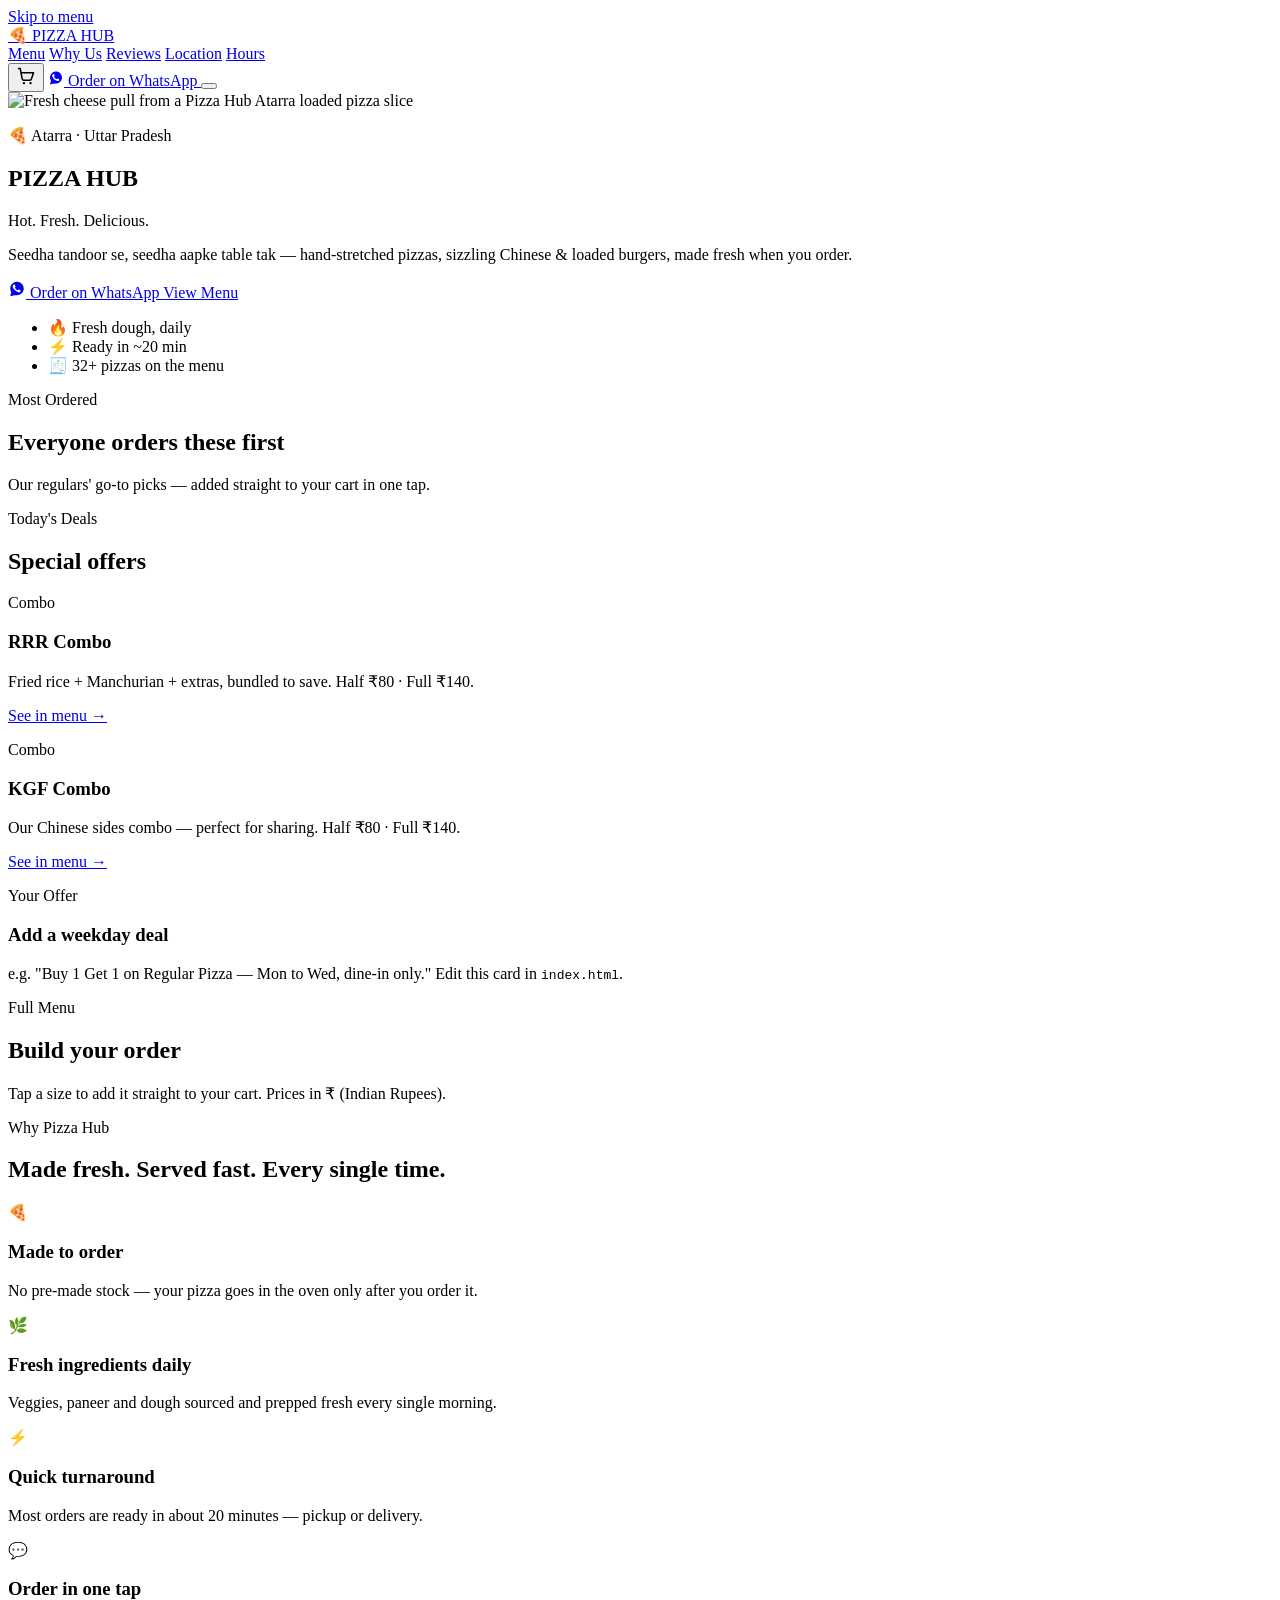
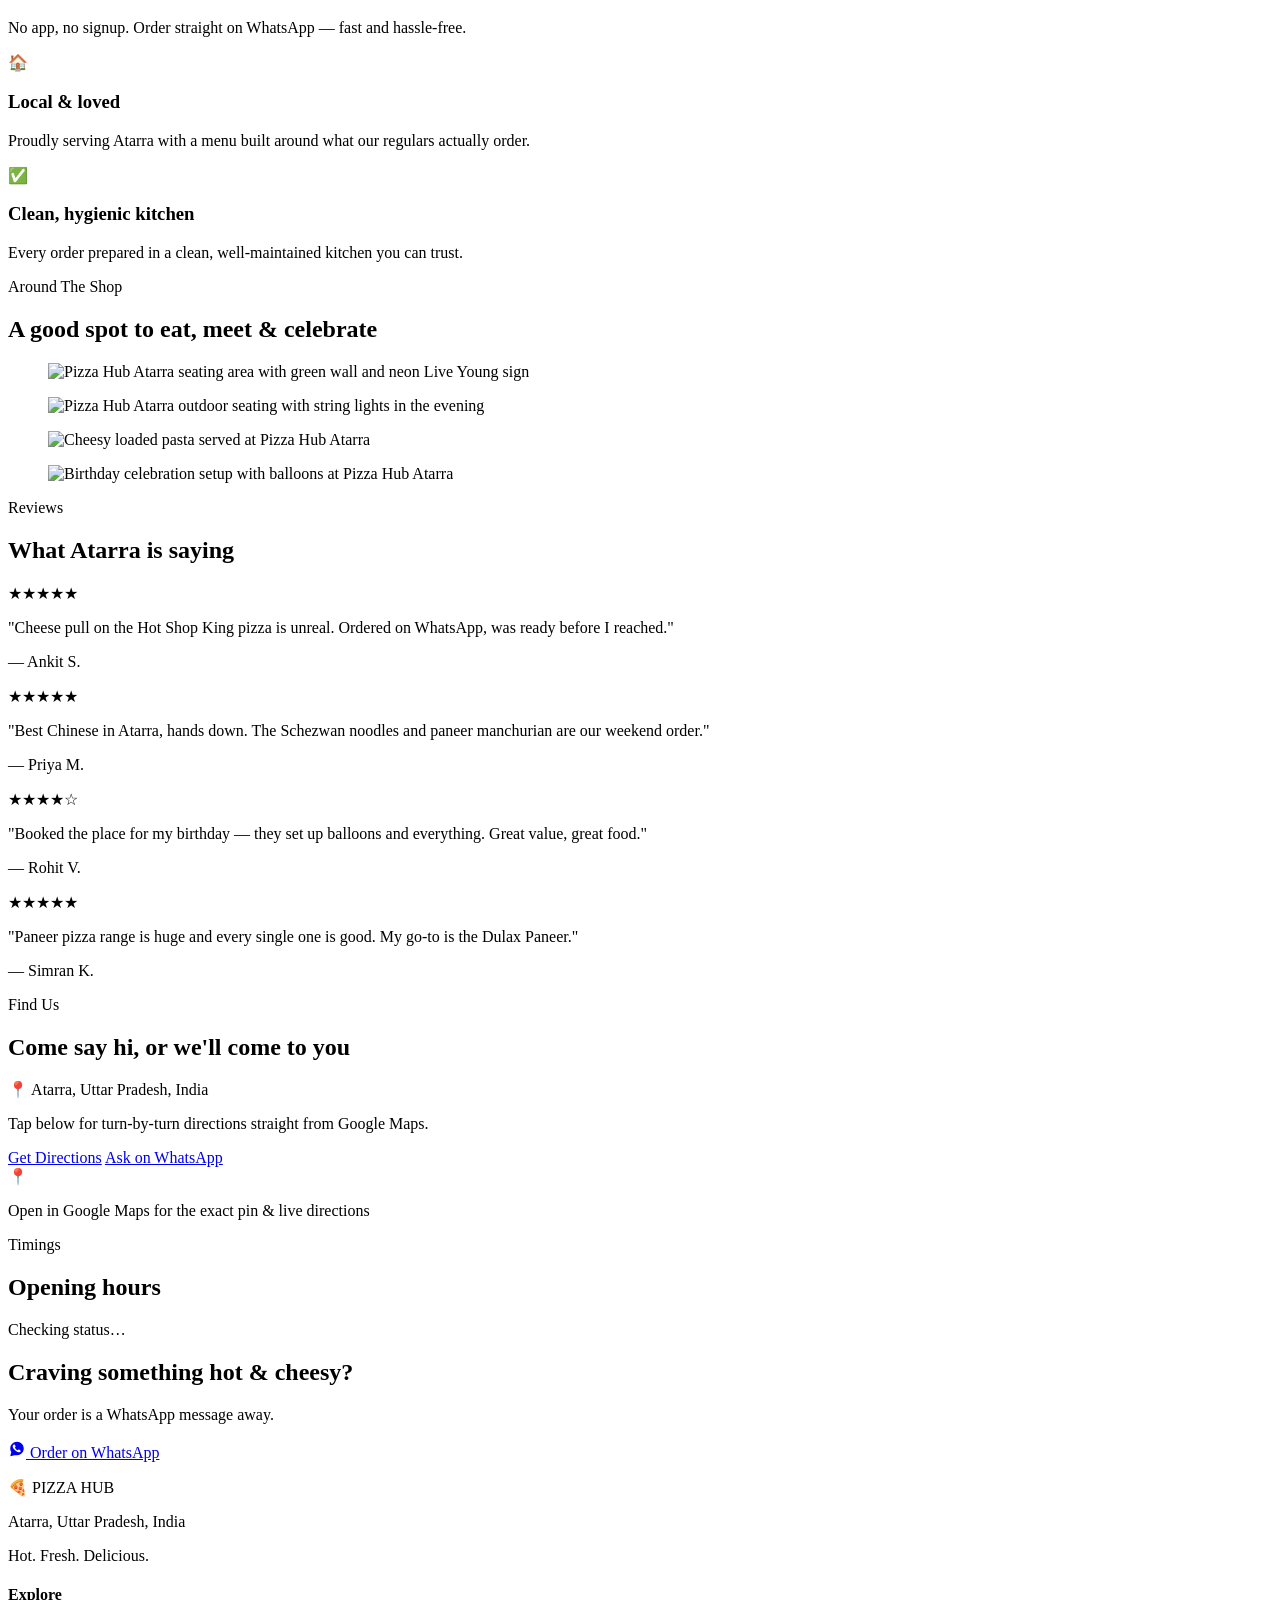
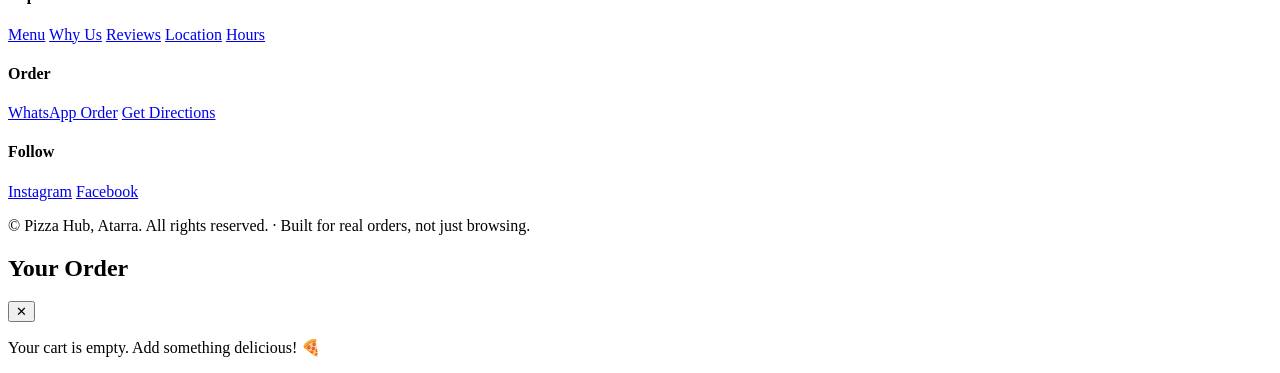
==== index.html @ 995a3e50 "Add files via upload" ====
<!DOCTYPE html>
<html lang="en">
<head>
<meta charset="UTF-8">
<meta name="viewport" content="width=device-width, initial-scale=1.0, viewport-fit=cover">
<title>Pizza Hub Atarra | Wood-Fired Pizza, Burgers &amp; Chinese – Order on WhatsApp</title>
<meta name="description" content="Pizza Hub Atarra, Uttar Pradesh — fresh hot pizzas, burgers, noodles, rice &amp; Chinese, made to order. Browse the full menu and order instantly on WhatsApp for pickup or delivery.">
<meta name="keywords" content="Pizza Hub Atarra, pizza Atarra, best pizza in Atarra UP, Atarra Chinese food, Atarra burger, pizza delivery Atarra, Uttar Pradesh pizza shop">
<meta name="author" content="Pizza Hub, Atarra">
<meta name="robots" content="index, follow">
<link rel="canonical" href="https://pizzahub-atarra.vercel.app/">

<!-- Open Graph -->
<meta property="og:type" content="restaurant.restaurant">
<meta property="og:title" content="Pizza Hub Atarra | Hot. Fresh. Delicious.">
<meta property="og:description" content="Fresh wood-baked pizzas, burgers, noodles &amp; Chinese in Atarra, UP. Order on WhatsApp in one tap.">
<meta property="og:image" content="assets/pizza-cheese-pull.jpg">
<meta property="og:url" content="https://pizzahub-atarra.vercel.app/">
<meta property="og:locale" content="en_IN">
<meta property="og:site_name" content="Pizza Hub Atarra">

<!-- Twitter -->
<meta name="twitter:card" content="summary_large_image">
<meta name="twitter:title" content="Pizza Hub Atarra | Hot. Fresh. Delicious.">
<meta name="twitter:description" content="Fresh wood-baked pizzas, burgers, noodles &amp; Chinese in Atarra, UP. Order on WhatsApp in one tap.">
<meta name="twitter:image" content="assets/pizza-cheese-pull.jpg">

<meta name="theme-color" content="#1a110d">
<link rel="icon" href="data:image/svg+xml,%3Csvg xmlns='http://www.w3.org/2000/svg' viewBox='0 0 100 100'%3E%3Ctext y='.9em' font-size='90'%3E%F0%9F%8D%95%3C/text%3E%3C/svg%3E">

<link rel="preconnect" href="https://fonts.googleapis.com">
<link rel="preconnect" href="https://fonts.gstatic.com" crossorigin>
<link href="https://fonts.googleapis.com/css2?family=Fraunces:ital,opsz,wght@0,9..144,500;0,9..144,600;0,9..144,700;1,9..144,600&family=Manrope:wght@400;500;600;700;800&family=JetBrains+Mono:wght@500;700&display=swap" rel="stylesheet">

<link rel="stylesheet" href="style.css">

<script type="application/ld+json">
{
  "@context": "https://schema.org",
  "@type": "Restaurant",
  "name": "Pizza Hub",
  "servesCuisine": ["Pizza", "Fast Food", "Chinese", "Italian"],
  "priceRange": "₹₹",
  "address": {
    "@type": "PostalAddress",
    "addressLocality": "Atarra",
    "addressRegion": "Uttar Pradesh",
    "addressCountry": "IN"
  },
  "url": "https://pizzahub-atarra.vercel.app/",
  "hasMap": "https://maps.app.goo.gl/fh1CFvreUKyMMKEX8?g_st=ac",
  "menu": "https://pizzahub-atarra.vercel.app/#menu"
}
</script>
</head>
<body>

<!-- ================= SKIP LINK ================= -->
<a class="skip-link" href="#menu">Skip to menu</a>

<!-- ================= NAVBAR ================= -->
<header class="nav" id="nav">
  <div class="nav__inner container">
    <a href="#top" class="nav__brand">
      <span class="nav__brand-mark" aria-hidden="true">🍕</span>
      <span class="nav__brand-text">PIZZA HUB</span>
    </a>

    <nav class="nav__links" id="navLinks" aria-label="Primary">
      <a href="#menu">Menu</a>
      <a href="#why">Why Us</a>
      <a href="#reviews">Reviews</a>
      <a href="#location">Location</a>
      <a href="#hours">Hours</a>
    </nav>

    <div class="nav__actions">
      <button class="cart-btn" id="cartOpenBtn" aria-label="Open cart">
        <svg width="20" height="20" viewBox="0 0 24 24" fill="none" aria-hidden="true"><path d="M3 3h2l2.4 12.4a2 2 0 0 0 2 1.6h7.2a2 2 0 0 0 2-1.6L21 8H6" stroke="currentColor" stroke-width="1.8" stroke-linecap="round" stroke-linejoin="round"/><circle cx="9.5" cy="20.5" r="1.4" fill="currentColor"/><circle cx="17.5" cy="20.5" r="1.4" fill="currentColor"/></svg>
        <span class="cart-btn__count" id="cartCount" hidden>0</span>
      </button>
      <a class="btn btn--wa btn--nav" id="navWaBtn" href="#" target="_blank" rel="noopener">
        <svg width="16" height="16" viewBox="0 0 32 32" fill="currentColor" aria-hidden="true"><path d="M16.001 3C9.373 3 4 8.373 4 15c0 2.386.696 4.61 1.899 6.484L4 29l7.706-1.86A11.93 11.93 0 0 0 16 27c6.628 0 12-5.373 12-12S22.629 3 16.001 3Zm6.965 17.06c-.297.837-1.474 1.53-2.404 1.73-.657.14-1.514.253-4.401-.945-3.693-1.53-6.073-5.278-6.259-5.522-.18-.245-1.5-1.998-1.5-3.812 0-1.813 1.005-2.706 1.362-3.077.297-.31.79-.451 1.264-.451.155 0 .295.008.42.014.372.016.56.037.804.628.297.72.997 2.48 1.083 2.663.087.185.145.4.02.645-.117.253-.176.407-.35.622-.176.216-.37.482-.53.647-.175.185-.36.386-.155.75.207.362.918 1.523 1.972 2.47 1.354 1.222 2.446 1.612 2.837 1.793.297.14.47.117.65-.062.176-.185.75-.87.95-1.17.199-.298.398-.246.67-.148.278.099 1.744.83 2.045.982.298.148.497.222.57.345.075.128.075.727-.222 1.564Z"/></svg>
        Order on WhatsApp
      </a>
      <button class="nav__burger" id="navBurger" aria-label="Toggle menu" aria-expanded="false">
        <span></span><span></span><span></span>
      </button>
    </div>
  </div>
</header>

<main id="top">

<!-- ================= HERO ================= -->
<section class="hero" aria-label="Introduction">
  <div class="hero__media">
    <img src="assets/pizza-cheese-pull.jpg" alt="Fresh cheese pull from a Pizza Hub Atarra loaded pizza slice" loading="eager">
    <div class="hero__scrim"></div>
    <div class="hero__grain" aria-hidden="true"></div>
  </div>

  <div class="hero__content container">
    <p class="eyebrow eyebrow--light">🍕 Atarra · Uttar Pradesh</p>
    <h1 class="hero__title">PIZZA <span>HUB</span></h1>
    <p class="hero__tagline">Hot. Fresh. Delicious.</p>
    <p class="hero__sub">Seedha tandoor se, seedha aapke table tak — hand-stretched pizzas, sizzling Chinese &amp; loaded burgers, made fresh when you order.</p>

    <div class="hero__cta">
      <a href="#" class="btn btn--wa btn--lg" id="heroWaBtn" target="_blank" rel="noopener">
        <svg width="18" height="18" viewBox="0 0 32 32" fill="currentColor" aria-hidden="true"><path d="M16.001 3C9.373 3 4 8.373 4 15c0 2.386.696 4.61 1.899 6.484L4 29l7.706-1.86A11.93 11.93 0 0 0 16 27c6.628 0 12-5.373 12-12S22.629 3 16.001 3Zm6.965 17.06c-.297.837-1.474 1.53-2.404 1.73-.657.14-1.514.253-4.401-.945-3.693-1.53-6.073-5.278-6.259-5.522-.18-.245-1.5-1.998-1.5-3.812 0-1.813 1.005-2.706 1.362-3.077.297-.31.79-.451 1.264-.451.155 0 .295.008.42.014.372.016.56.037.804.628.297.72.997 2.48 1.083 2.663.087.185.145.4.02.645-.117.253-.176.407-.35.622-.176.216-.37.482-.53.647-.175.185-.36.386-.155.75.207.362.918 1.523 1.972 2.47 1.354 1.222 2.446 1.612 2.837 1.793.297.14.47.117.65-.062.176-.185.75-.87.95-1.17.199-.298.398-.246.67-.148.278.099 1.744.83 2.045.982.298.148.497.222.57.345.075.128.075.727-.222 1.564Z"/></svg>
        Order on WhatsApp
      </a>
      <a href="#menu" class="btn btn--ghost btn--lg">View Menu</a>
    </div>

    <ul class="hero__trust" aria-label="Highlights">
      <li>🔥 Fresh dough, daily</li>
      <li>⚡ Ready in ~20 min</li>
      <li>🧾 32+ pizzas on the menu</li>
    </ul>
  </div>

  <a href="#popular" class="hero__scroll" aria-label="Scroll down">
    <span></span>
  </a>
</section>

<!-- ================= POPULAR ITEMS ================= -->
<section class="section section--dark" id="popular" aria-labelledby="popular-title">
  <div class="container">
    <div class="ribbon"><span>Most Ordered</span></div>
    <h2 id="popular-title" class="section__title">Everyone orders these first</h2>
    <p class="section__lede">Our regulars' go-to picks — added straight to your cart in one tap.</p>

    <div class="popular__scroller" id="popularScroller">
      <!-- injected by script.js -->
    </div>
  </div>
</section>

<!-- ================= OFFERS ================= -->
<section class="section" id="offers" aria-labelledby="offers-title">
  <div class="container">
    <div class="ribbon ribbon--tomato"><span>Today's Deals</span></div>
    <h2 id="offers-title" class="section__title">Special offers</h2>

    <!-- EDIT-ME: OFFERS — replace text/validity with your real running offers -->
    <div class="offers__grid">
      <article class="offer-card">
        <p class="offer-card__tag">Combo</p>
        <h3>RRR Combo</h3>
        <p>Fried rice + Manchurian + extras, bundled to save. Half ₹80 · Full ₹140.</p>
        <a href="#menu" class="offer-card__link">See in menu →</a>
      </article>
      <article class="offer-card">
        <p class="offer-card__tag">Combo</p>
        <h3>KGF Combo</h3>
        <p>Our Chinese sides combo — perfect for sharing. Half ₹80 · Full ₹140.</p>
        <a href="#menu" class="offer-card__link">See in menu →</a>
      </article>
      <article class="offer-card offer-card--edit">
        <p class="offer-card__tag">Your Offer</p>
        <h3>Add a weekday deal</h3>
        <p>e.g. "Buy 1 Get 1 on Regular Pizza — Mon to Wed, dine-in only." Edit this card in <code>index.html</code>.</p>
      </article>
    </div>
  </div>
</section>

<!-- ================= MENU ================= -->
<section class="section section--menu" id="menu" aria-labelledby="menu-title">
  <div class="container">
    <div class="ribbon ribbon--tomato"><span>Full Menu</span></div>
    <h2 id="menu-title" class="section__title">Build your order</h2>
    <p class="section__lede">Tap a size to add it straight to your cart. Prices in ₹ (Indian Rupees).</p>

    <div class="menu__tabs" id="menuTabs" role="tablist" aria-label="Menu categories"></div>
    <div class="menu__panels" id="menuPanels"></div>
  </div>
</section>

<!-- ================= WHY CHOOSE US ================= -->
<section class="section section--dark" id="why" aria-labelledby="why-title">
  <div class="container">
    <div class="ribbon"><span>Why Pizza Hub</span></div>
    <h2 id="why-title" class="section__title">Made fresh. Served fast. Every single time.</h2>

    <div class="why__grid">
      <article class="why-card">
        <span class="why-card__icon" aria-hidden="true">🍕</span>
        <h3>Made to order</h3>
        <p>No pre-made stock — your pizza goes in the oven only after you order it.</p>
      </article>
      <article class="why-card">
        <span class="why-card__icon" aria-hidden="true">🌿</span>
        <h3>Fresh ingredients daily</h3>
        <p>Veggies, paneer and dough sourced and prepped fresh every single morning.</p>
      </article>
      <article class="why-card">
        <span class="why-card__icon" aria-hidden="true">⚡</span>
        <h3>Quick turnaround</h3>
        <p>Most orders are ready in about 20 minutes — pickup or delivery.</p>
      </article>
      <article class="why-card">
        <span class="why-card__icon" aria-hidden="true">💬</span>
        <h3>Order in one tap</h3>
        <p>No app, no signup. Order straight on WhatsApp — fast and hassle-free.</p>
      </article>
      <article class="why-card">
        <span class="why-card__icon" aria-hidden="true">🏠</span>
        <h3>Local &amp; loved</h3>
        <p>Proudly serving Atarra with a menu built around what our regulars actually order.</p>
      </article>
      <article class="why-card">
        <span class="why-card__icon" aria-hidden="true">✅</span>
        <h3>Clean, hygienic kitchen</h3>
        <p>Every order prepared in a clean, well-maintained kitchen you can trust.</p>
      </article>
    </div>
  </div>
</section>

<!-- ================= GALLERY / AMBIENCE ================= -->
<section class="section" aria-labelledby="gallery-title">
  <div class="container">
    <div class="ribbon ribbon--tomato"><span>Around The Shop</span></div>
    <h2 id="gallery-title" class="section__title">A good spot to eat, meet &amp; celebrate</h2>
    <div class="gallery">
      <figure class="gallery__item gallery__item--tall">
        <img src="assets/interior.jpg" alt="Pizza Hub Atarra seating area with green wall and neon Live Young sign" loading="lazy">
      </figure>
      <figure class="gallery__item">
        <img src="assets/exterior.jpg" alt="Pizza Hub Atarra outdoor seating with string lights in the evening" loading="lazy">
      </figure>
      <figure class="gallery__item">
        <img src="assets/pasta.jpg" alt="Cheesy loaded pasta served at Pizza Hub Atarra" loading="lazy">
      </figure>
      <figure class="gallery__item">
        <img src="assets/birthday.jpg" alt="Birthday celebration setup with balloons at Pizza Hub Atarra" loading="lazy">
      </figure>
    </div>
  </div>
</section>

<!-- ================= REVIEWS ================= -->
<section class="section section--dark" id="reviews" aria-labelledby="reviews-title">
  <div class="container">
    <div class="ribbon"><span>Reviews</span></div>
    <h2 id="reviews-title" class="section__title">What Atarra is saying</h2>

    <!-- EDIT-ME: REVIEWS — swap these with your real Google review screenshots/quotes -->
    <div class="reviews__grid">
      <article class="review-card">
        <div class="review-card__stars" aria-label="5 out of 5 stars">★★★★★</div>
        <p>"Cheese pull on the Hot Shop King pizza is unreal. Ordered on WhatsApp, was ready before I reached."</p>
        <p class="review-card__by">— Ankit S.</p>
      </article>
      <article class="review-card">
        <div class="review-card__stars" aria-label="5 out of 5 stars">★★★★★</div>
        <p>"Best Chinese in Atarra, hands down. The Schezwan noodles and paneer manchurian are our weekend order."</p>
        <p class="review-card__by">— Priya M.</p>
      </article>
      <article class="review-card">
        <div class="review-card__stars" aria-label="4 out of 5 stars">★★★★☆</div>
        <p>"Booked the place for my birthday — they set up balloons and everything. Great value, great food."</p>
        <p class="review-card__by">— Rohit V.</p>
      </article>
      <article class="review-card">
        <div class="review-card__stars" aria-label="5 out of 5 stars">★★★★★</div>
        <p>"Paneer pizza range is huge and every single one is good. My go-to is the Dulax Paneer."</p>
        <p class="review-card__by">— Simran K.</p>
      </article>
    </div>
  </div>
</section>

<!-- ================= LOCATION ================= -->
<section class="section" id="location" aria-labelledby="location-title">
  <div class="container">
    <div class="ribbon ribbon--tomato"><span>Find Us</span></div>
    <h2 id="location-title" class="section__title">Come say hi, or we'll come to you</h2>

    <div class="location__card">
      <div class="location__info">
        <p class="location__city">📍 Atarra, Uttar Pradesh, India</p>
        <p class="location__note">Tap below for turn-by-turn directions straight from Google Maps.</p>
        <div class="location__actions">
          <a class="btn btn--tomato" id="directionsBtn" href="https://maps.app.goo.gl/fh1CFvreUKyMMKEX8?g_st=ac" target="_blank" rel="noopener">Get Directions</a>
          <a class="btn btn--ghost-dark" id="locationWaBtn" href="#" target="_blank" rel="noopener">Ask on WhatsApp</a>
        </div>
      </div>
      <div class="location__map-frame" aria-hidden="true">
        <div class="location__pin">📍</div>
        <p>Open in Google Maps for the exact pin &amp; live directions</p>
      </div>
    </div>
  </div>
</section>

<!-- ================= HOURS ================= -->
<section class="section section--dark" id="hours" aria-labelledby="hours-title">
  <div class="container">
    <div class="ribbon"><span>Timings</span></div>
    <h2 id="hours-title" class="section__title">Opening hours</h2>

    <!-- EDIT-ME: HOURS — edit values inside script.js CONFIG.hours, not here -->
    <div class="hours__card">
      <div class="hours__status" id="hoursStatus">Checking status…</div>
      <ul class="hours__list" id="hoursList"></ul>
    </div>
  </div>
</section>

<!-- ================= FINAL CTA ================= -->
<section class="final-cta">
  <div class="container final-cta__inner">
    <h2>Craving something hot &amp; cheesy?</h2>
    <p>Your order is a WhatsApp message away.</p>
    <a href="#" class="btn btn--wa btn--lg" id="finalWaBtn" target="_blank" rel="noopener">
      <svg width="18" height="18" viewBox="0 0 32 32" fill="currentColor" aria-hidden="true"><path d="M16.001 3C9.373 3 4 8.373 4 15c0 2.386.696 4.61 1.899 6.484L4 29l7.706-1.86A11.93 11.93 0 0 0 16 27c6.628 0 12-5.373 12-12S22.629 3 16.001 3Zm6.965 17.06c-.297.837-1.474 1.53-2.404 1.73-.657.14-1.514.253-4.401-.945-3.693-1.53-6.073-5.278-6.259-5.522-.18-.245-1.5-1.998-1.5-3.812 0-1.813 1.005-2.706 1.362-3.077.297-.31.79-.451 1.264-.451.155 0 .295.008.42.014.372.016.56.037.804.628.297.72.997 2.48 1.083 2.663.087.185.145.4.02.645-.117.253-.176.407-.35.622-.176.216-.37.482-.53.647-.175.185-.36.386-.155.75.207.362.918 1.523 1.972 2.47 1.354 1.222 2.446 1.612 2.837 1.793.297.14.47.117.65-.062.176-.185.75-.87.95-1.17.199-.298.398-.246.67-.148.278.099 1.744.83 2.045.982.298.148.497.222.57.345.075.128.075.727-.222 1.564Z"/></svg>
      Order on WhatsApp
    </a>
  </div>
</section>

</main>

<!-- ================= FOOTER ================= -->
<footer class="footer">
  <div class="container footer__inner">
    <div class="footer__brand">
      <p class="footer__logo">🍕 PIZZA HUB</p>
      <p>Atarra, Uttar Pradesh, India</p>
      <p class="footer__tagline">Hot. Fresh. Delicious.</p>
    </div>

    <div class="footer__col">
      <h4>Explore</h4>
      <a href="#menu">Menu</a>
      <a href="#why">Why Us</a>
      <a href="#reviews">Reviews</a>
      <a href="#location">Location</a>
      <a href="#hours">Hours</a>
    </div>

    <div class="footer__col">
      <h4>Order</h4>
      <a href="#" id="footerWaBtn" target="_blank" rel="noopener">WhatsApp Order</a>
      <a href="https://maps.app.goo.gl/fh1CFvreUKyMMKEX8?g_st=ac" target="_blank" rel="noopener">Get Directions</a>
    </div>

    <div class="footer__col">
      <h4>Follow</h4>
      <!-- EDIT-ME: SOCIAL — add your real social links -->
      <a href="#">Instagram</a>
      <a href="#">Facebook</a>
    </div>
  </div>
  <p class="footer__bottom">© <span id="year"></span> Pizza Hub, Atarra. All rights reserved. · Built for real orders, not just browsing.</p>
</footer>

<!-- ================= STICKY MOBILE CART BAR ================= -->
<div class="cart-bar" id="cartBar" hidden>
  <button class="cart-bar__btn" id="cartBarBtn">
    <span class="cart-bar__count" id="cartBarCount">0</span>
    <span>View Cart</span>
    <span class="cart-bar__total" id="cartBarTotal">₹0</span>
  </button>
</div>

<!-- ================= CART DRAWER ================= -->
<div class="cart-overlay" id="cartOverlay"></div>
<aside class="cart-drawer" id="cartDrawer" aria-hidden="true" aria-label="Your order">
  <div class="cart-drawer__head">
    <h2>Your Order</h2>
    <button class="cart-drawer__close" id="cartCloseBtn" aria-label="Close cart">✕</button>
  </div>

  <div class="cart-drawer__body" id="cartItems">
    <p class="cart-empty" id="cartEmpty">Your cart is empty. Add something delicious! 🍕</p>
  </div>

  <div class="cart-drawer__foot" id="cartFoot" hidden>
    <div class="cart-form">
      <label>
        Your Name
        <input type="text" id="custName" placeholder="e.g. Ravi Kumar" autocomplete="name">
      </label>

      <fieldset class="order-type">
        <legend>Order Type</legend>
        <label><input type="radio" name="orderType" value="Delivery" checked> Delivery</label>
        <label><input type="radio" name="orderType" value="Takeaway"> Takeaway</label>
        <label><input type="radio" name="orderType" value="Dine-in"> Dine-in</label>
      </fieldset>

      <label id="addressField">
        Delivery Address
        <textarea id="custAddress" rows="2" placeholder="House no., street, landmark, Atarra"></textarea>
      </label>
    </div>

    <div class="cart-total">
      <span>Total</span>
      <span id="cartTotal">₹0</span>
    </div>

    <a href="#" class="btn btn--wa btn--block" id="cartWaBtn" target="_blank" rel="noopener">
      <svg width="18" height="18" viewBox="0 0 32 32" fill="currentColor" aria-hidden="true"><path d="M16.001 3C9.373 3 4 8.373 4 15c0 2.386.696 4.61 1.899 6.484L4 29l7.706-1.86A11.93 11.93 0 0 0 16 27c6.628 0 12-5.373 12-12S22.629 3 16.001 3Zm6.965 17.06c-.297.837-1.474 1.53-2.404 1.73-.657.14-1.514.253-4.401-.945-3.693-1.53-6.073-5.278-6.259-5.522-.18-.245-1.5-1.998-1.5-3.812 0-1.813 1.005-2.706 1.362-3.077.297-.31.79-.451 1.264-.451.155 0 .295.008.42.014.372.016.56.037.804.628.297.72.997 2.48 1.083 2.663.087.185.145.4.02.645-.117.253-.176.407-.35.622-.176.216-.37.482-.53.647-.175.185-.36.386-.155.75.207.362.918 1.523 1.972 2.47 1.354 1.222 2.446 1.612 2.837 1.793.297.14.47.117.65-.062.176-.185.75-.87.95-1.17.199-.298.398-.246.67-.148.278.099 1.744.83 2.045.982.298.148.497.222.57.345.075.128.075.727-.222 1.564Z"/></svg>
      Confirm Order on WhatsApp
    </a>
    <button class="cart-clear" id="cartClearBtn" type="button">Clear cart</button>
  </div>
</aside>

<script src="script.js"></script>
</body>
</html>
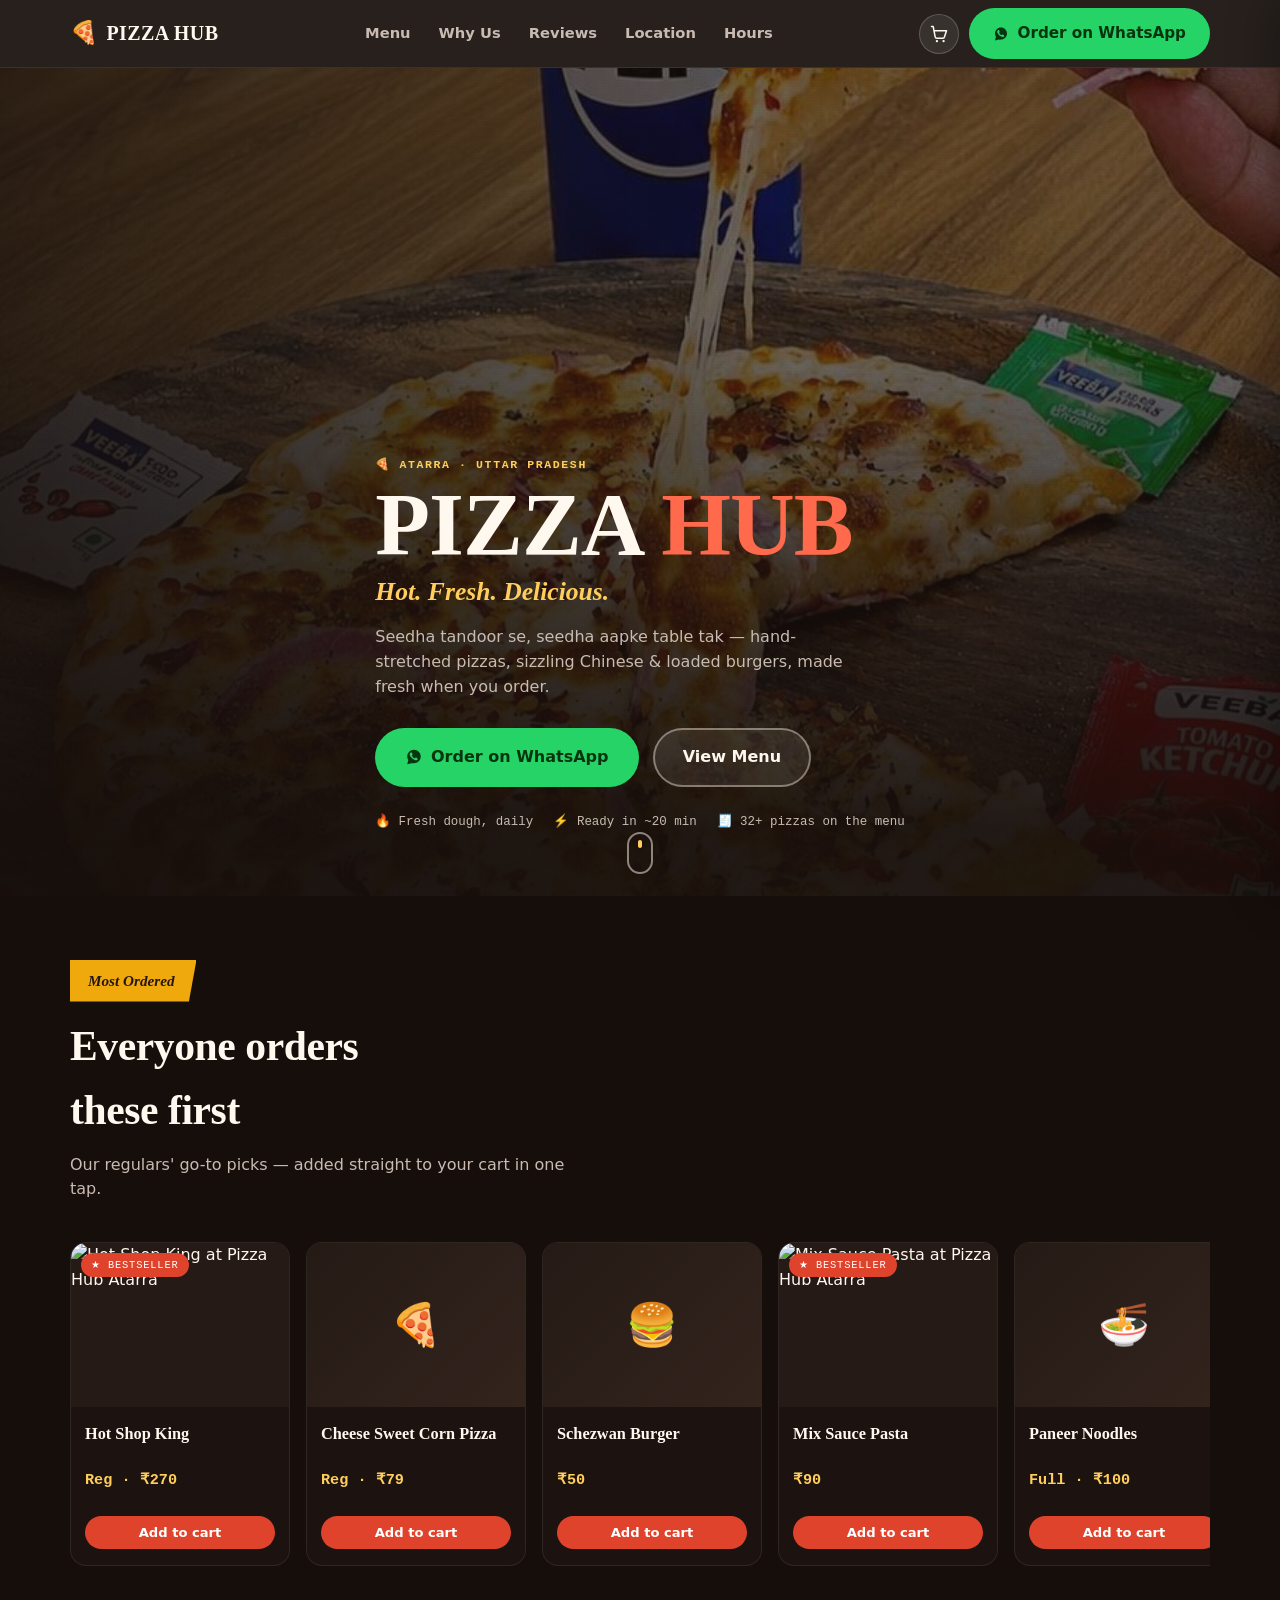
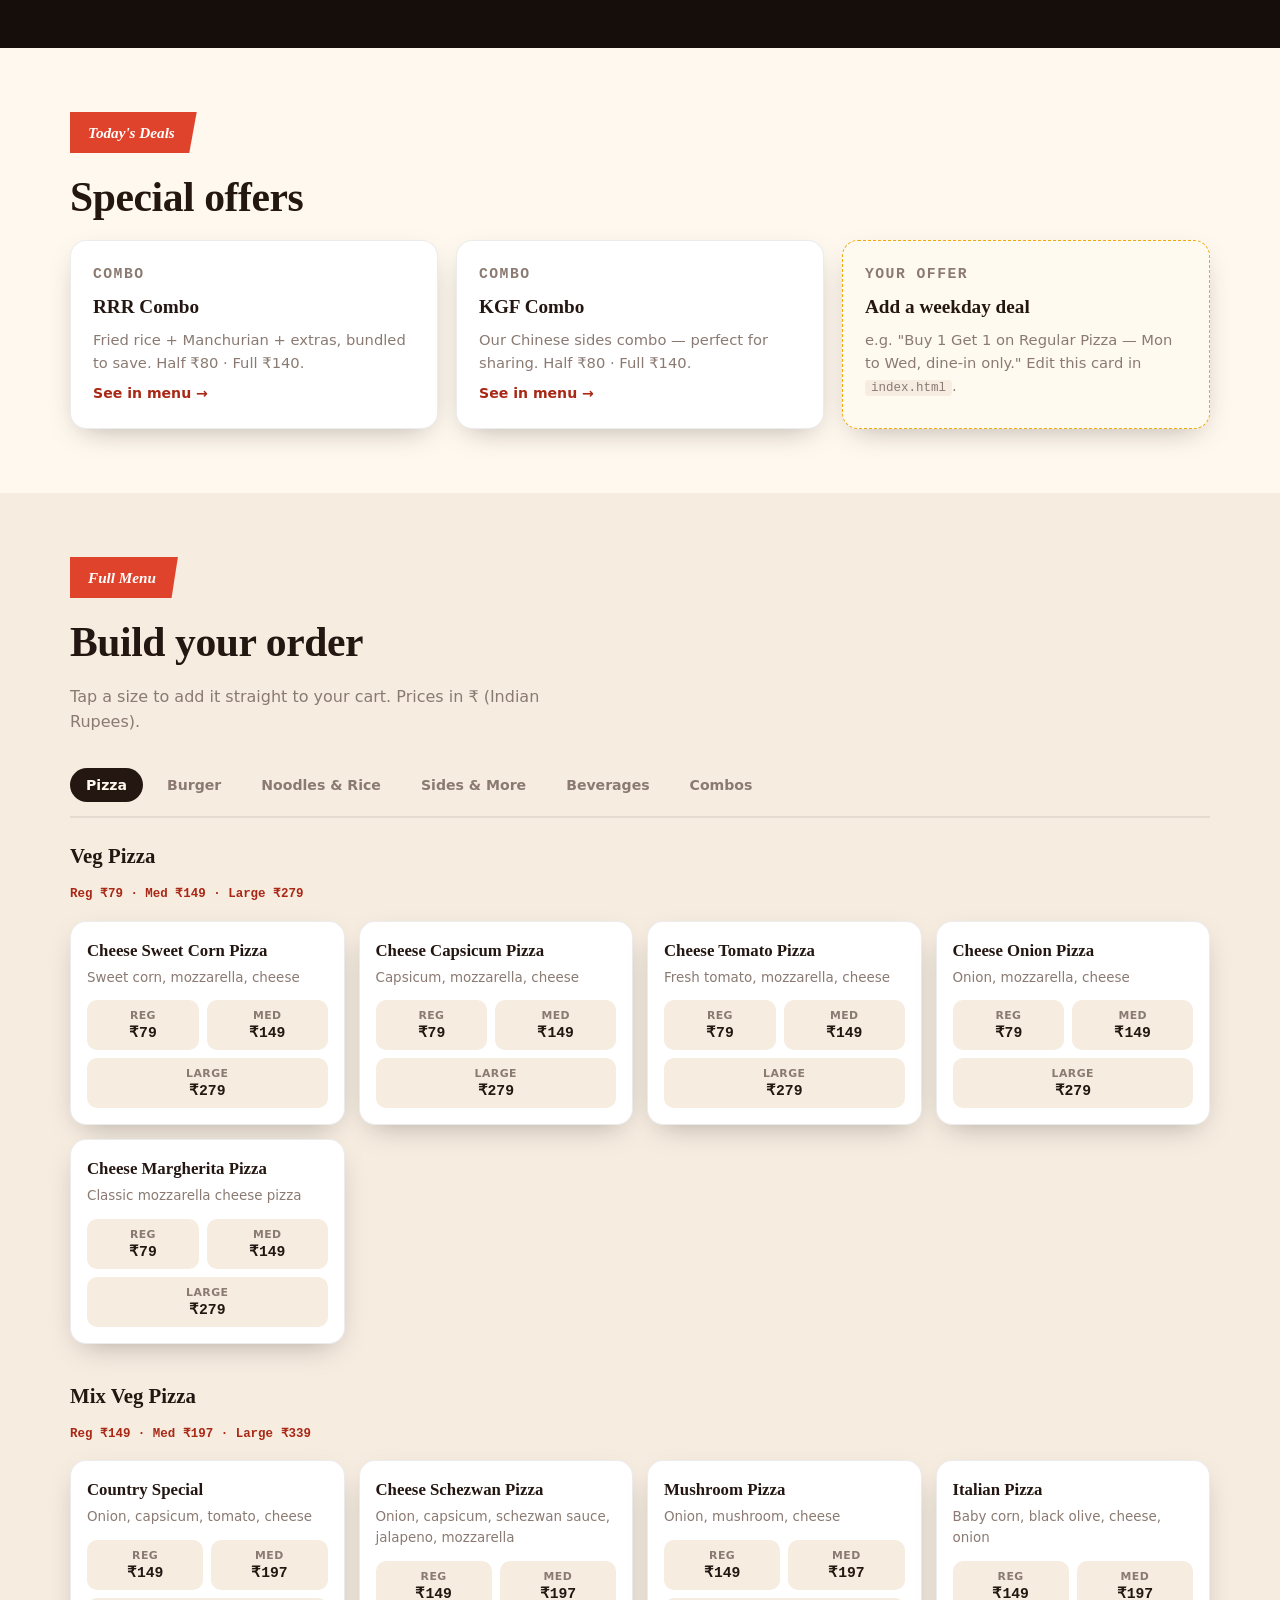
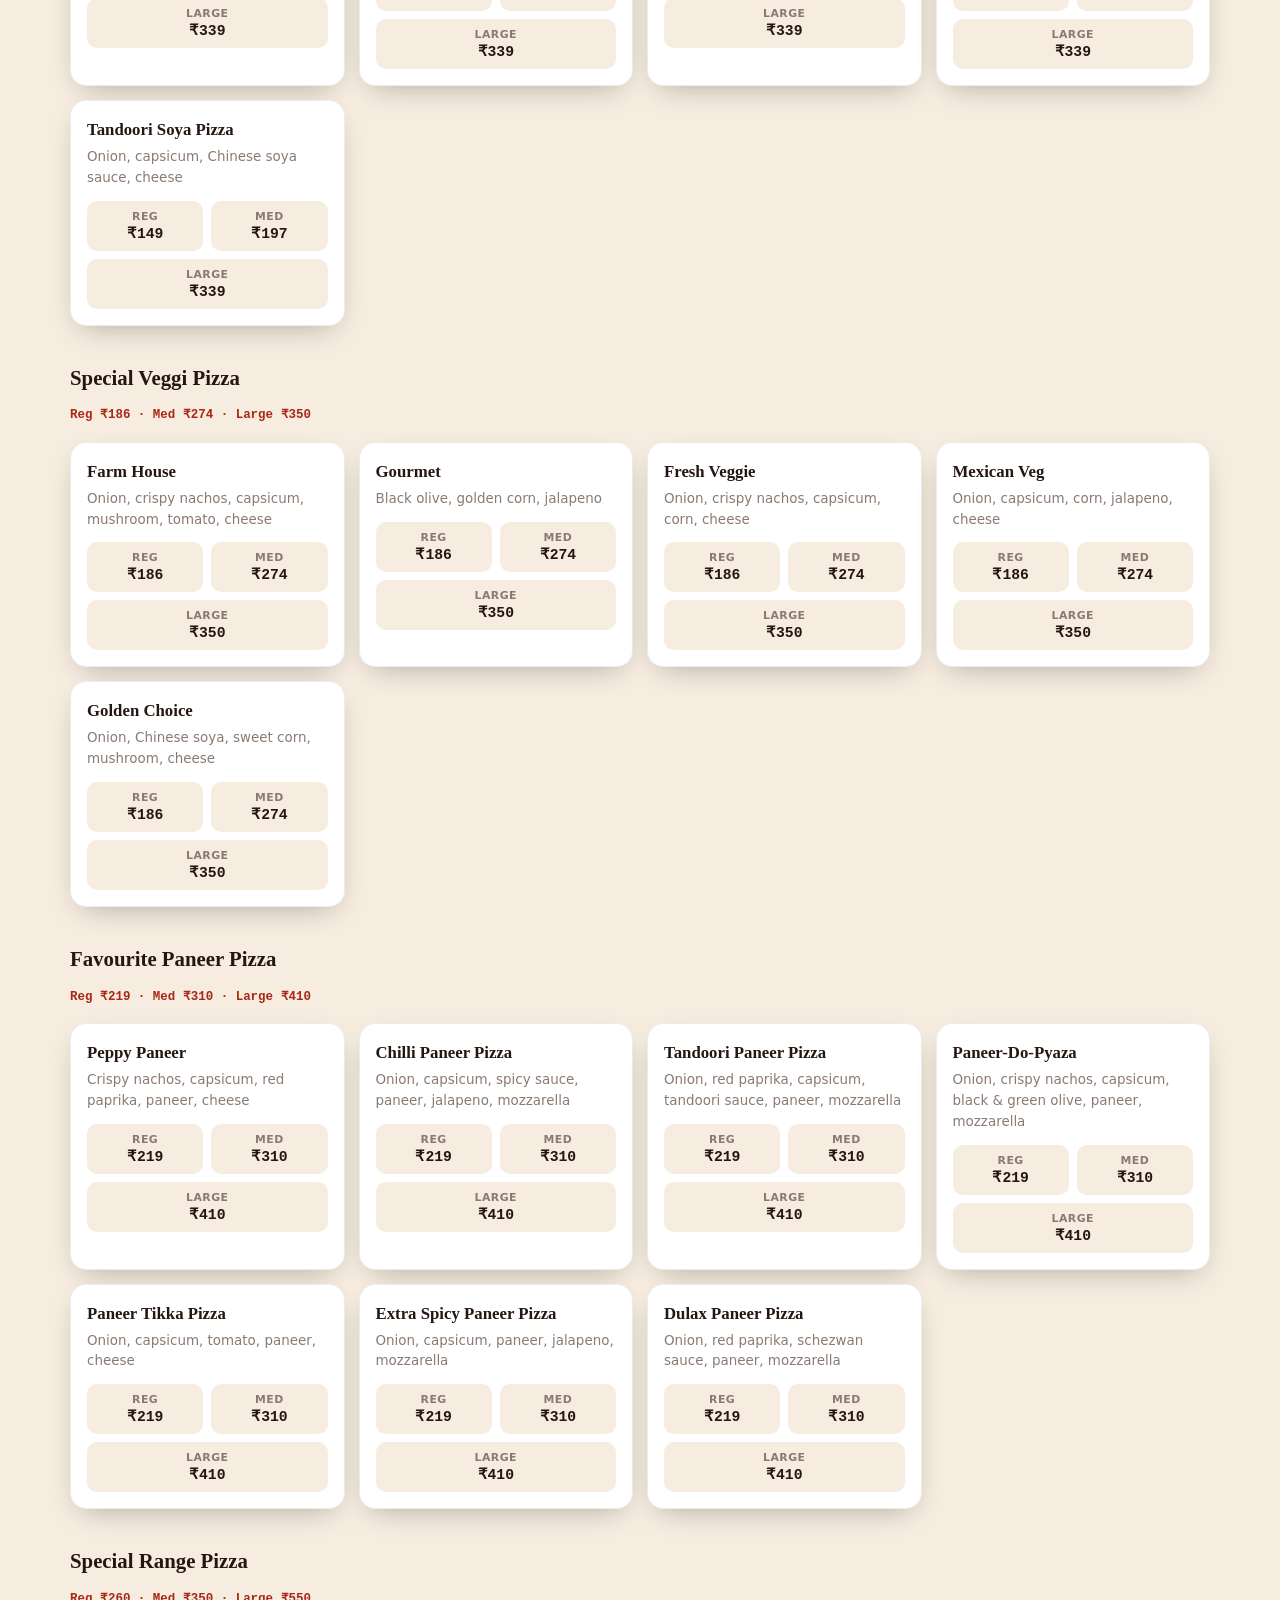
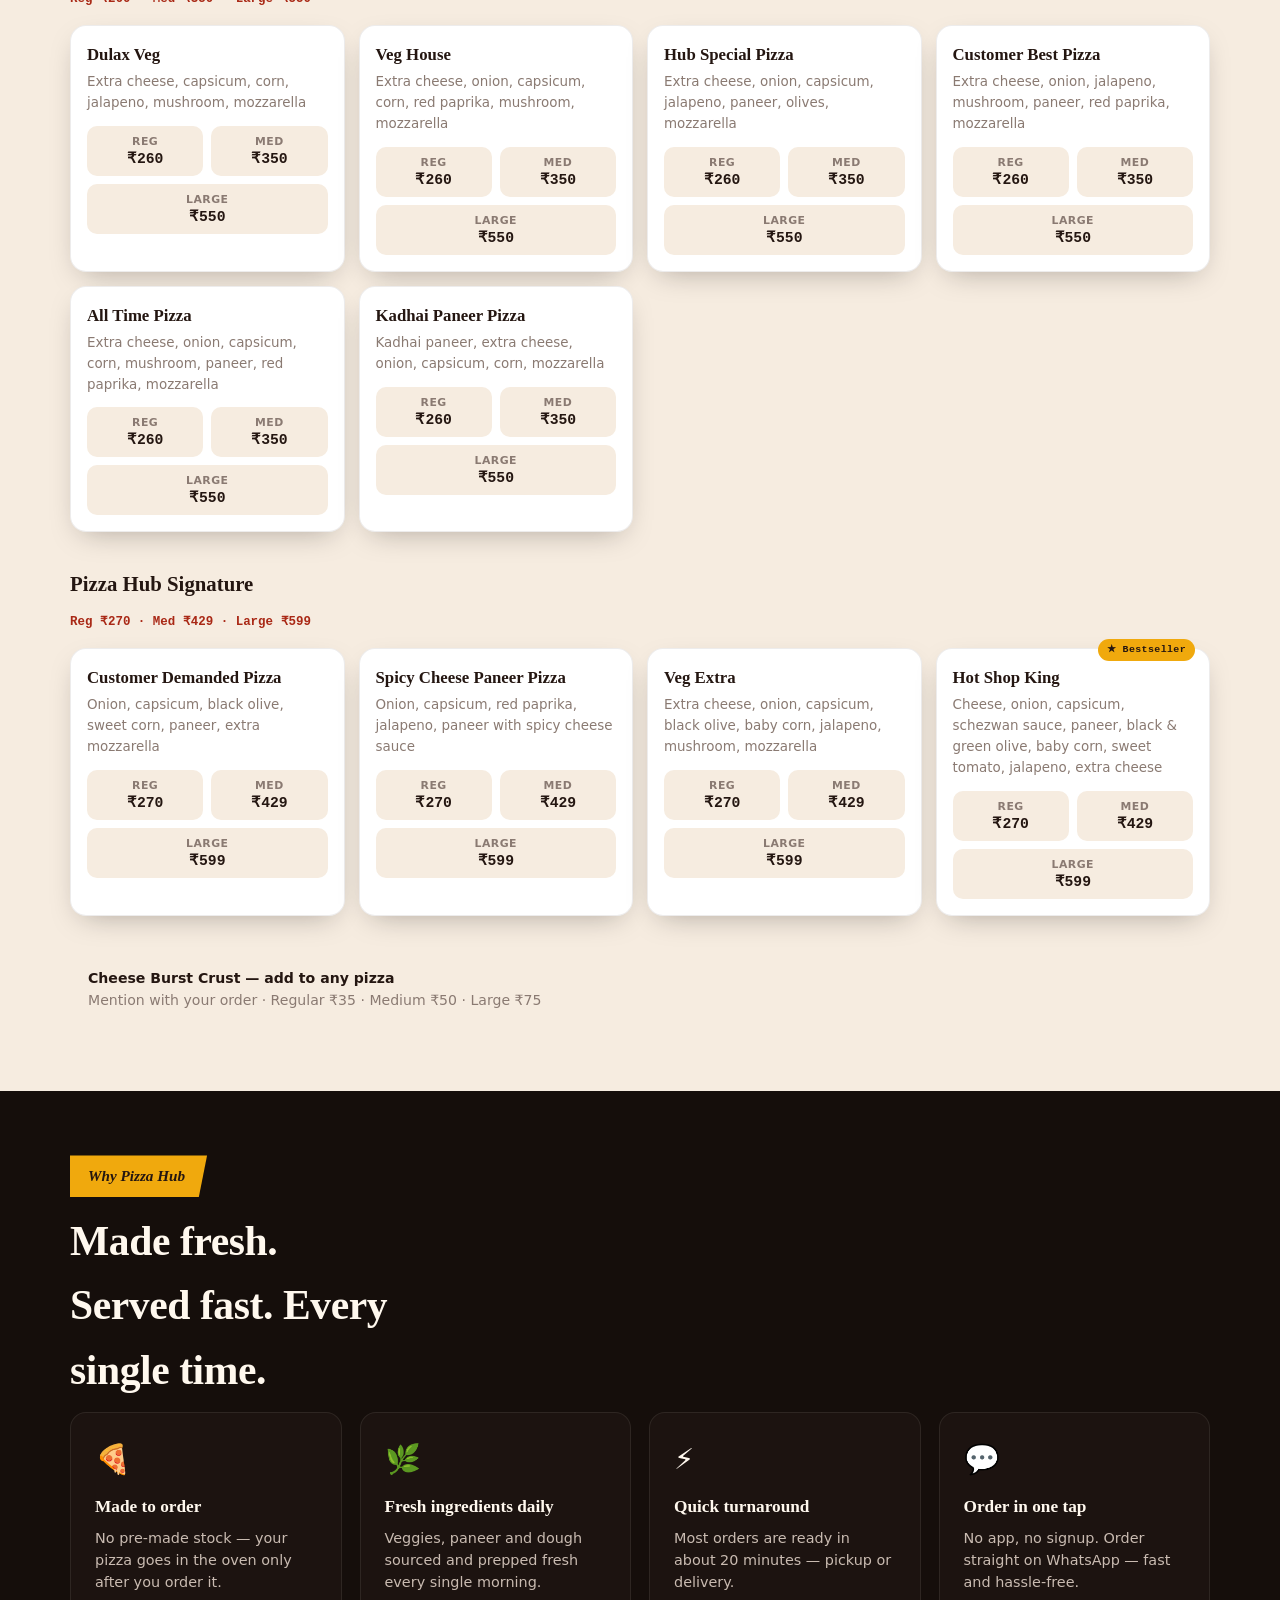
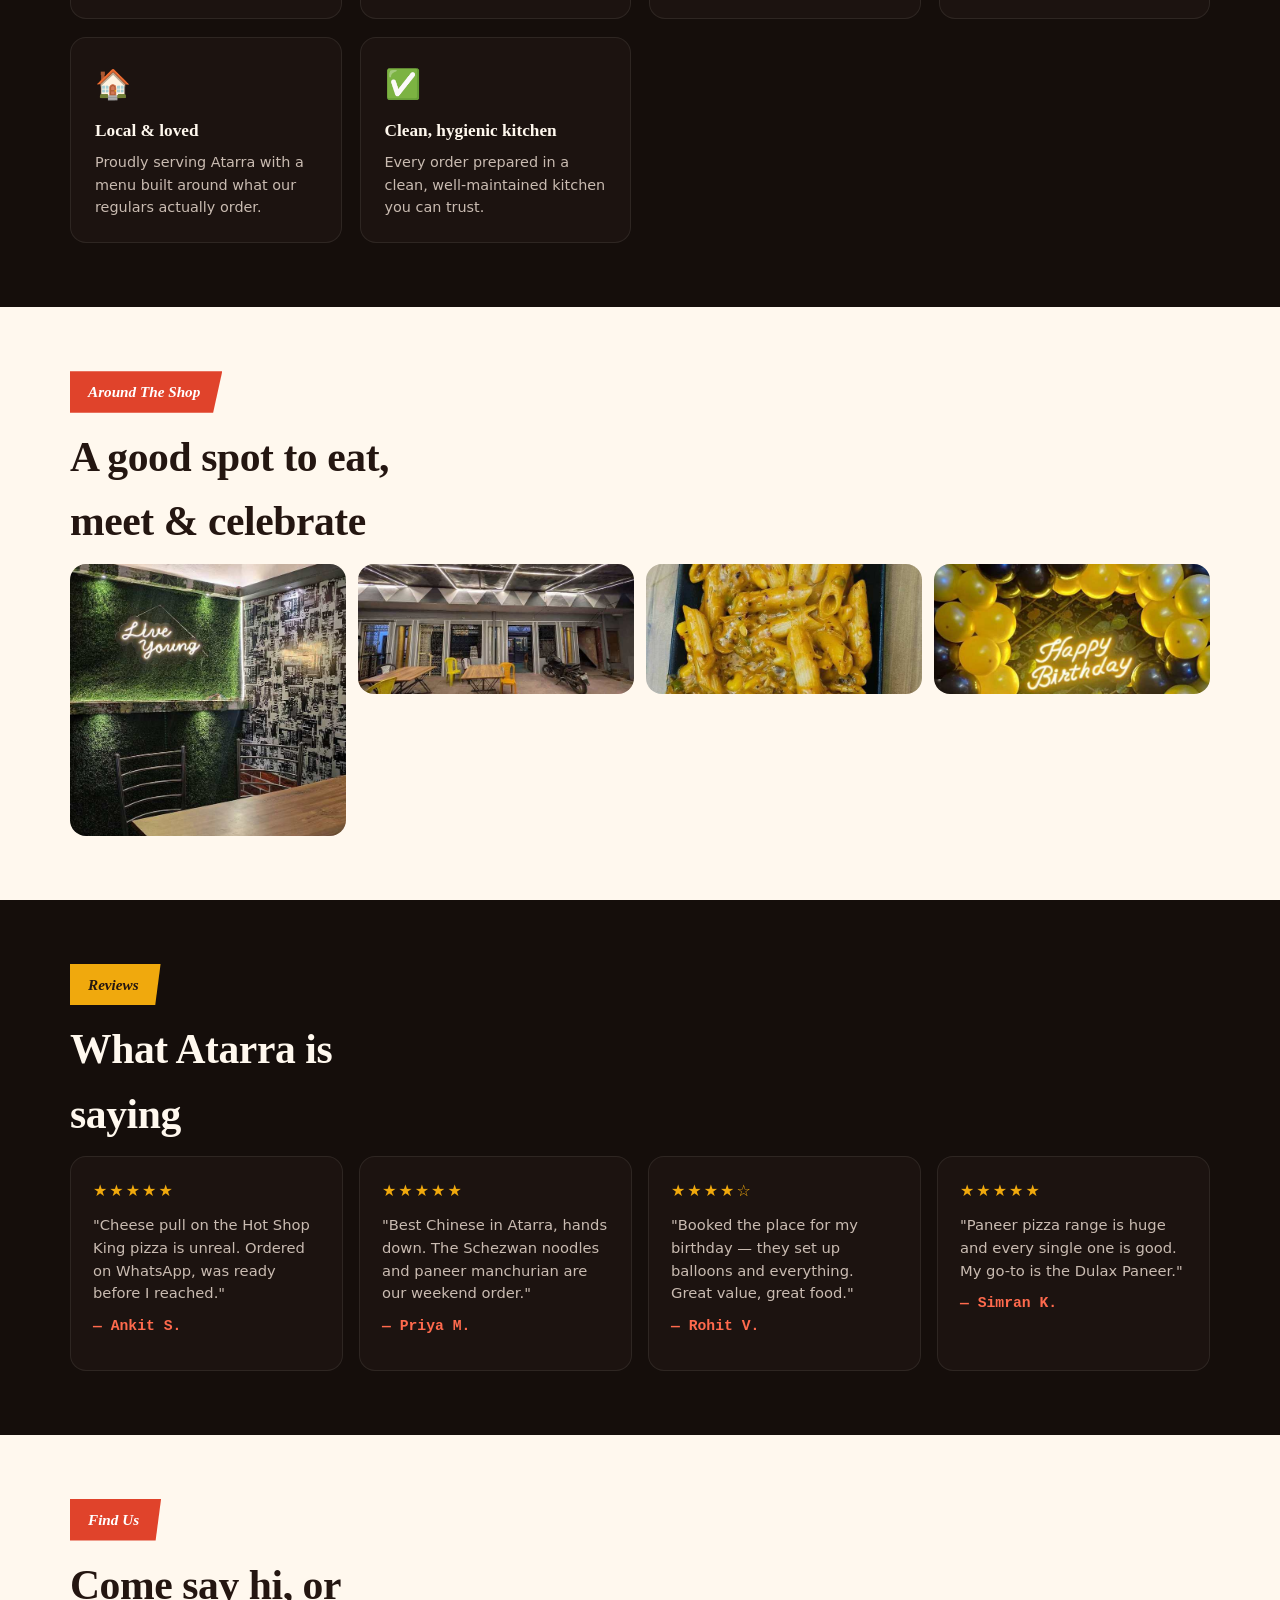
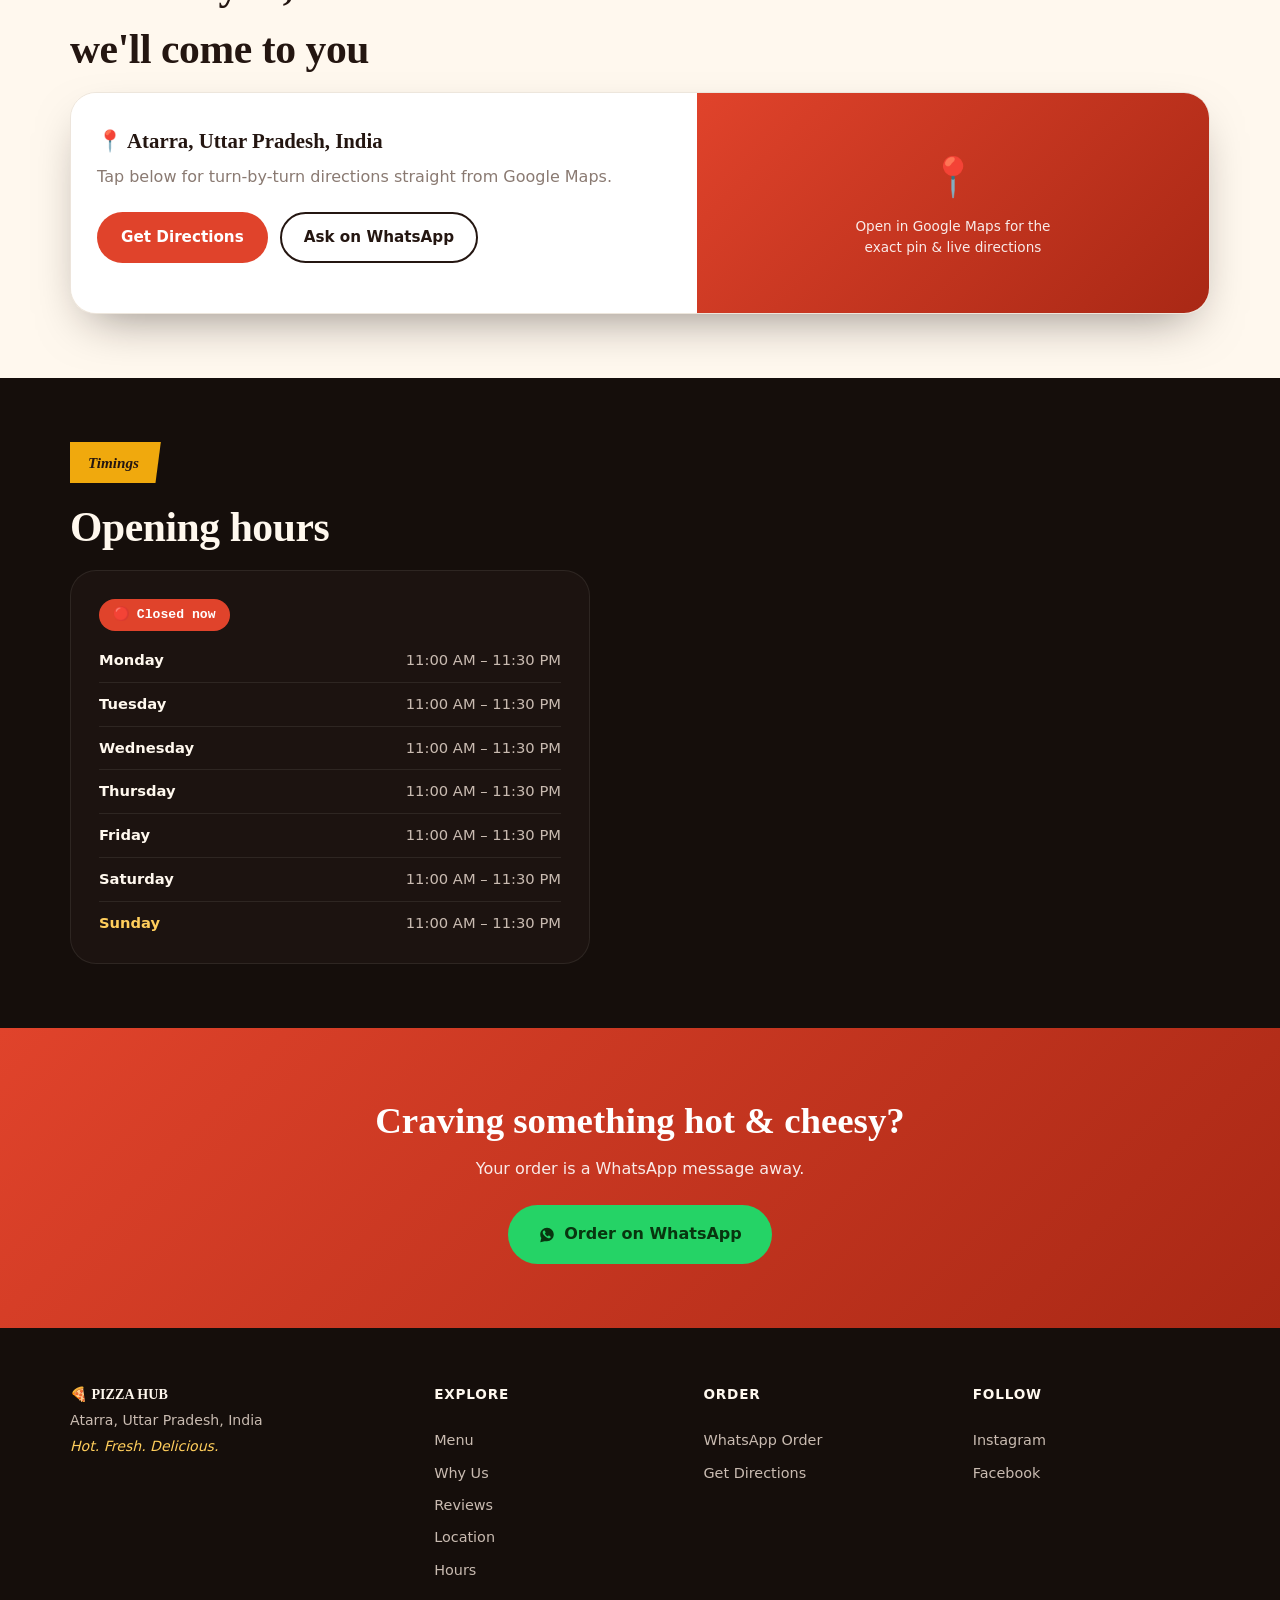
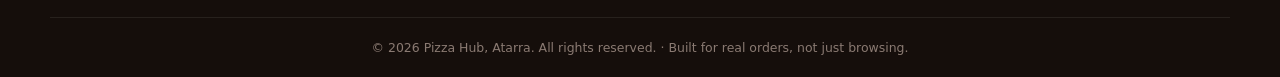
==== commit 1d96e609: "Add files via upload" ====
--- a/index.html
+++ b/index.html
@@ -95,7 +95,7 @@
 <!-- ================= HERO ================= -->
 <section class="hero" aria-label="Introduction">
   <div class="hero__media">
-    <img src="assets/pizza-cheese-pull.jpg" alt="Fresh cheese pull from a Pizza Hub Atarra loaded pizza slice" loading="eager">
+    <img src="[data-uri]" alt="Fresh cheese pull from a Pizza Hub Atarra loaded pizza slice" loading="eager">
     <div class="hero__scrim"></div>
     <div class="hero__grain" aria-hidden="true"></div>
   </div>
@@ -228,16 +228,16 @@
     <h2 id="gallery-title" class="section__title">A good spot to eat, meet &amp; celebrate</h2>
     <div class="gallery">
       <figure class="gallery__item gallery__item--tall">
-        <img src="assets/interior.jpg" alt="Pizza Hub Atarra seating area with green wall and neon Live Young sign" loading="lazy">
+        <img src="[data-uri]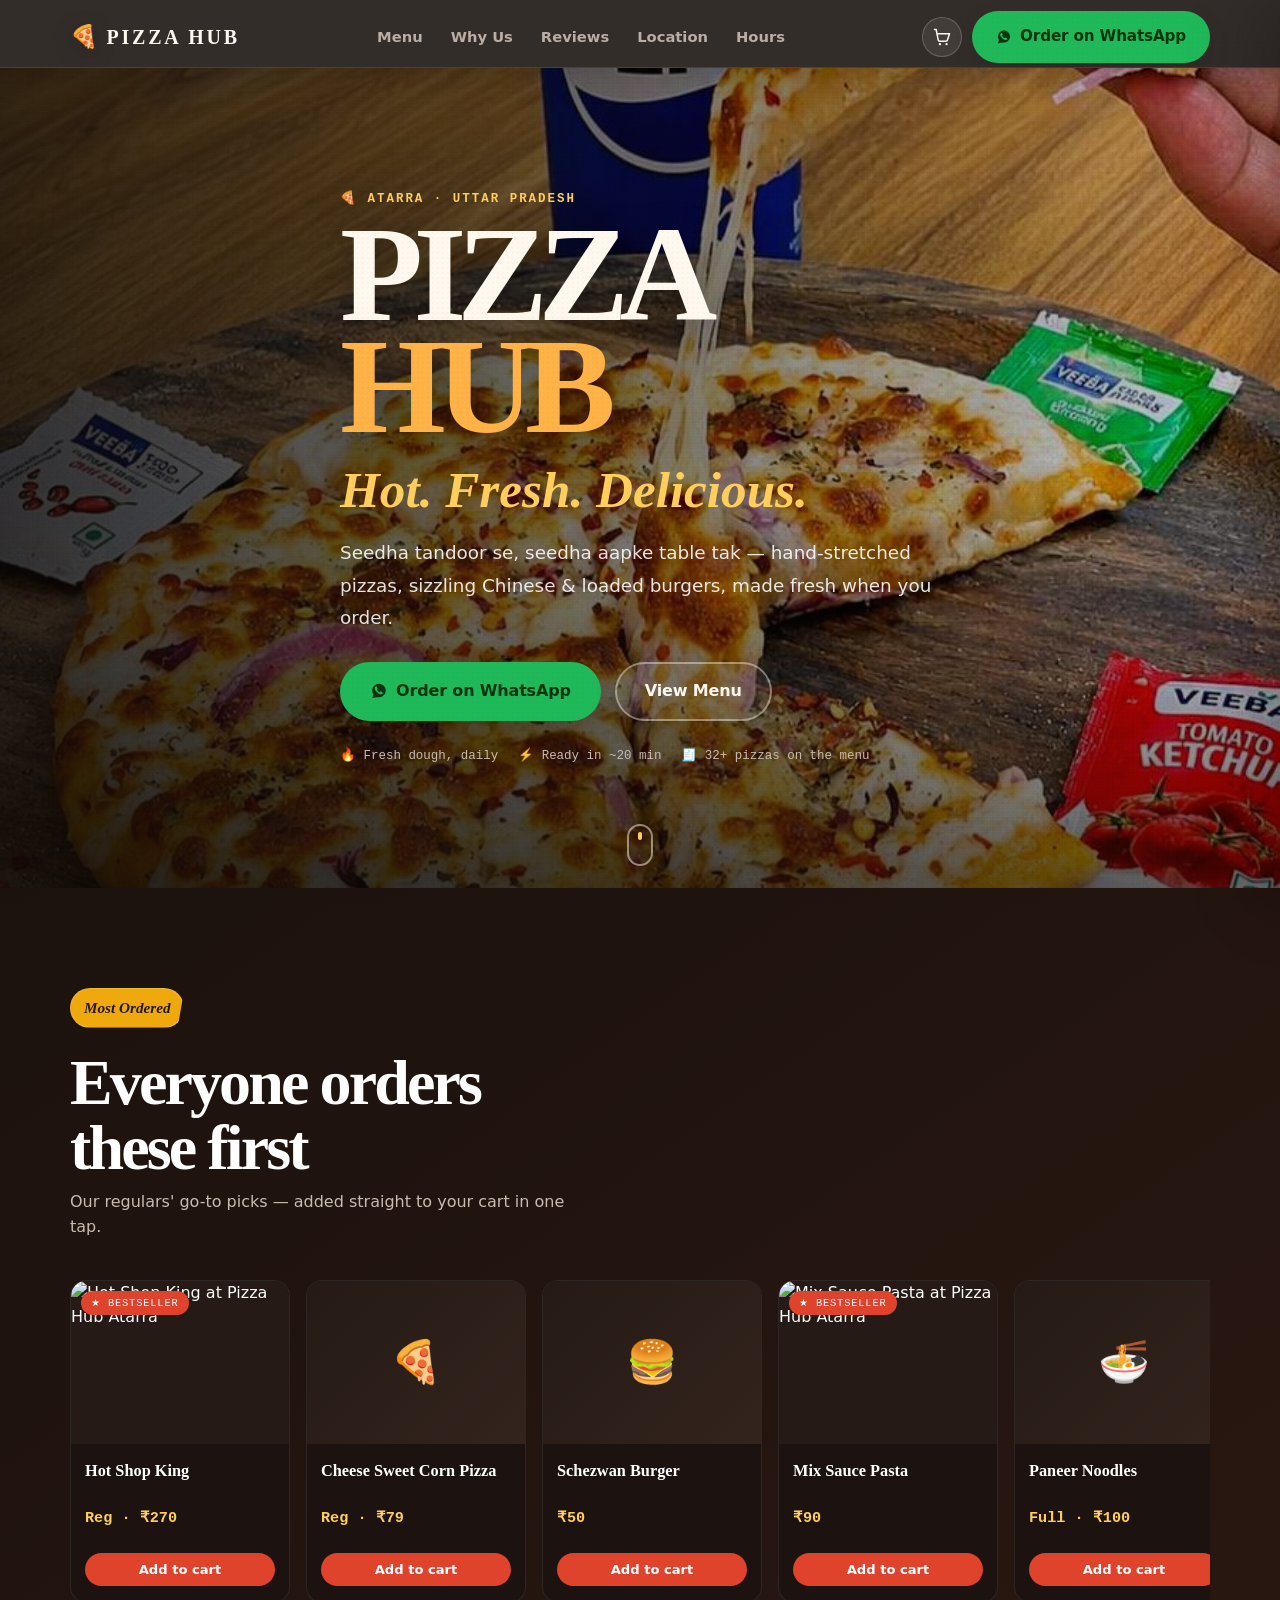
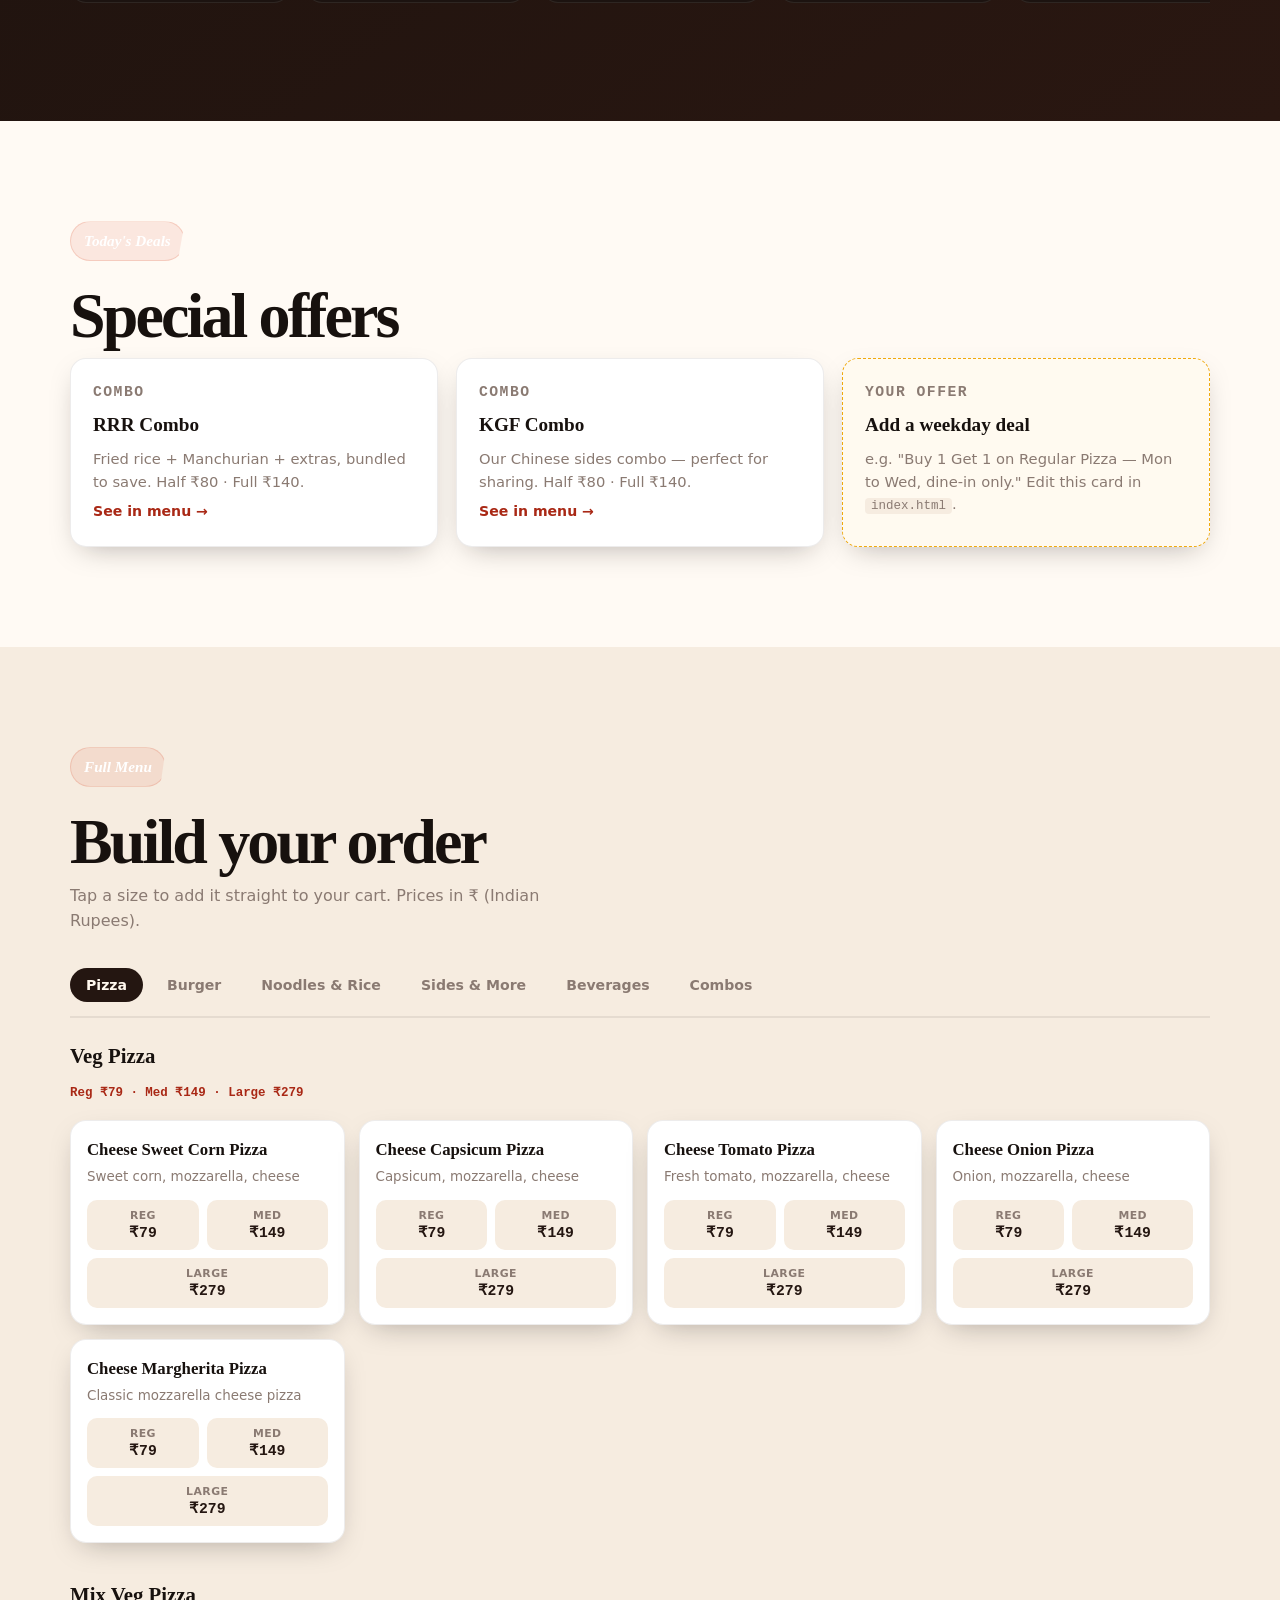
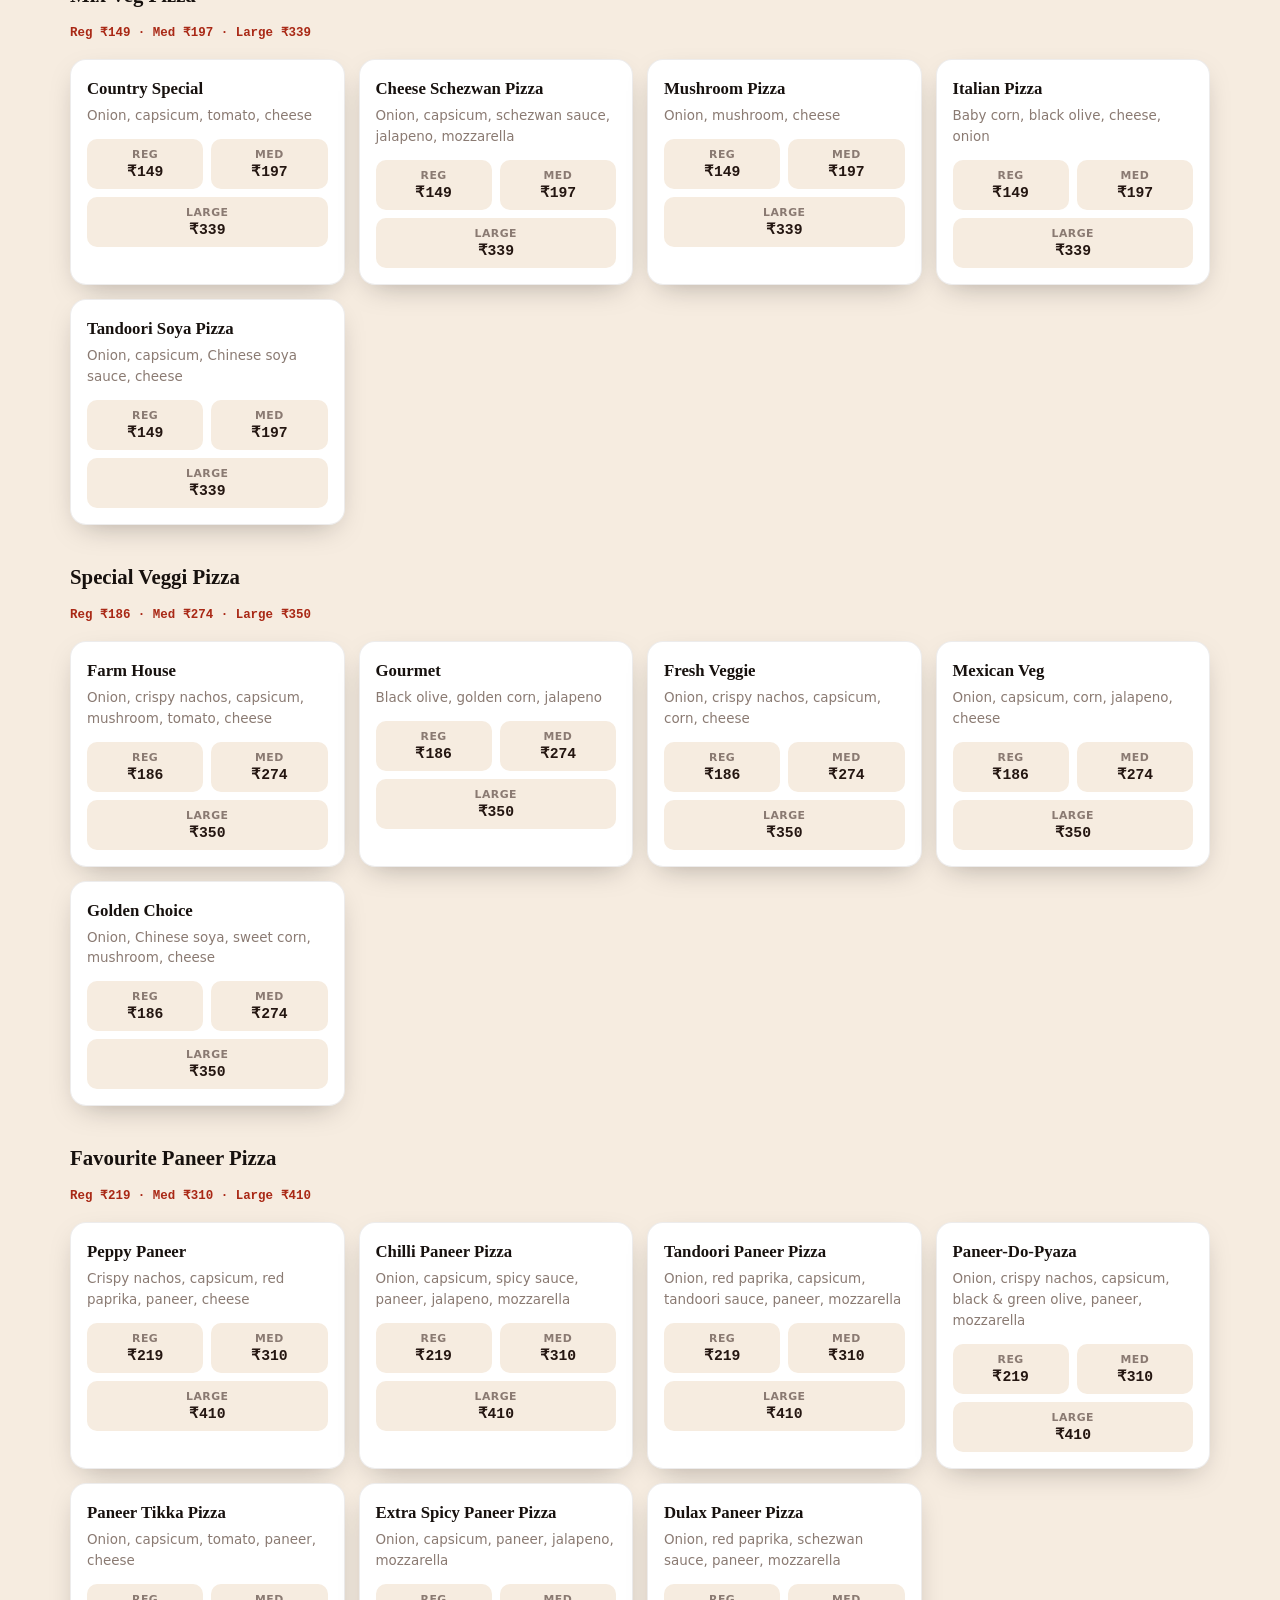
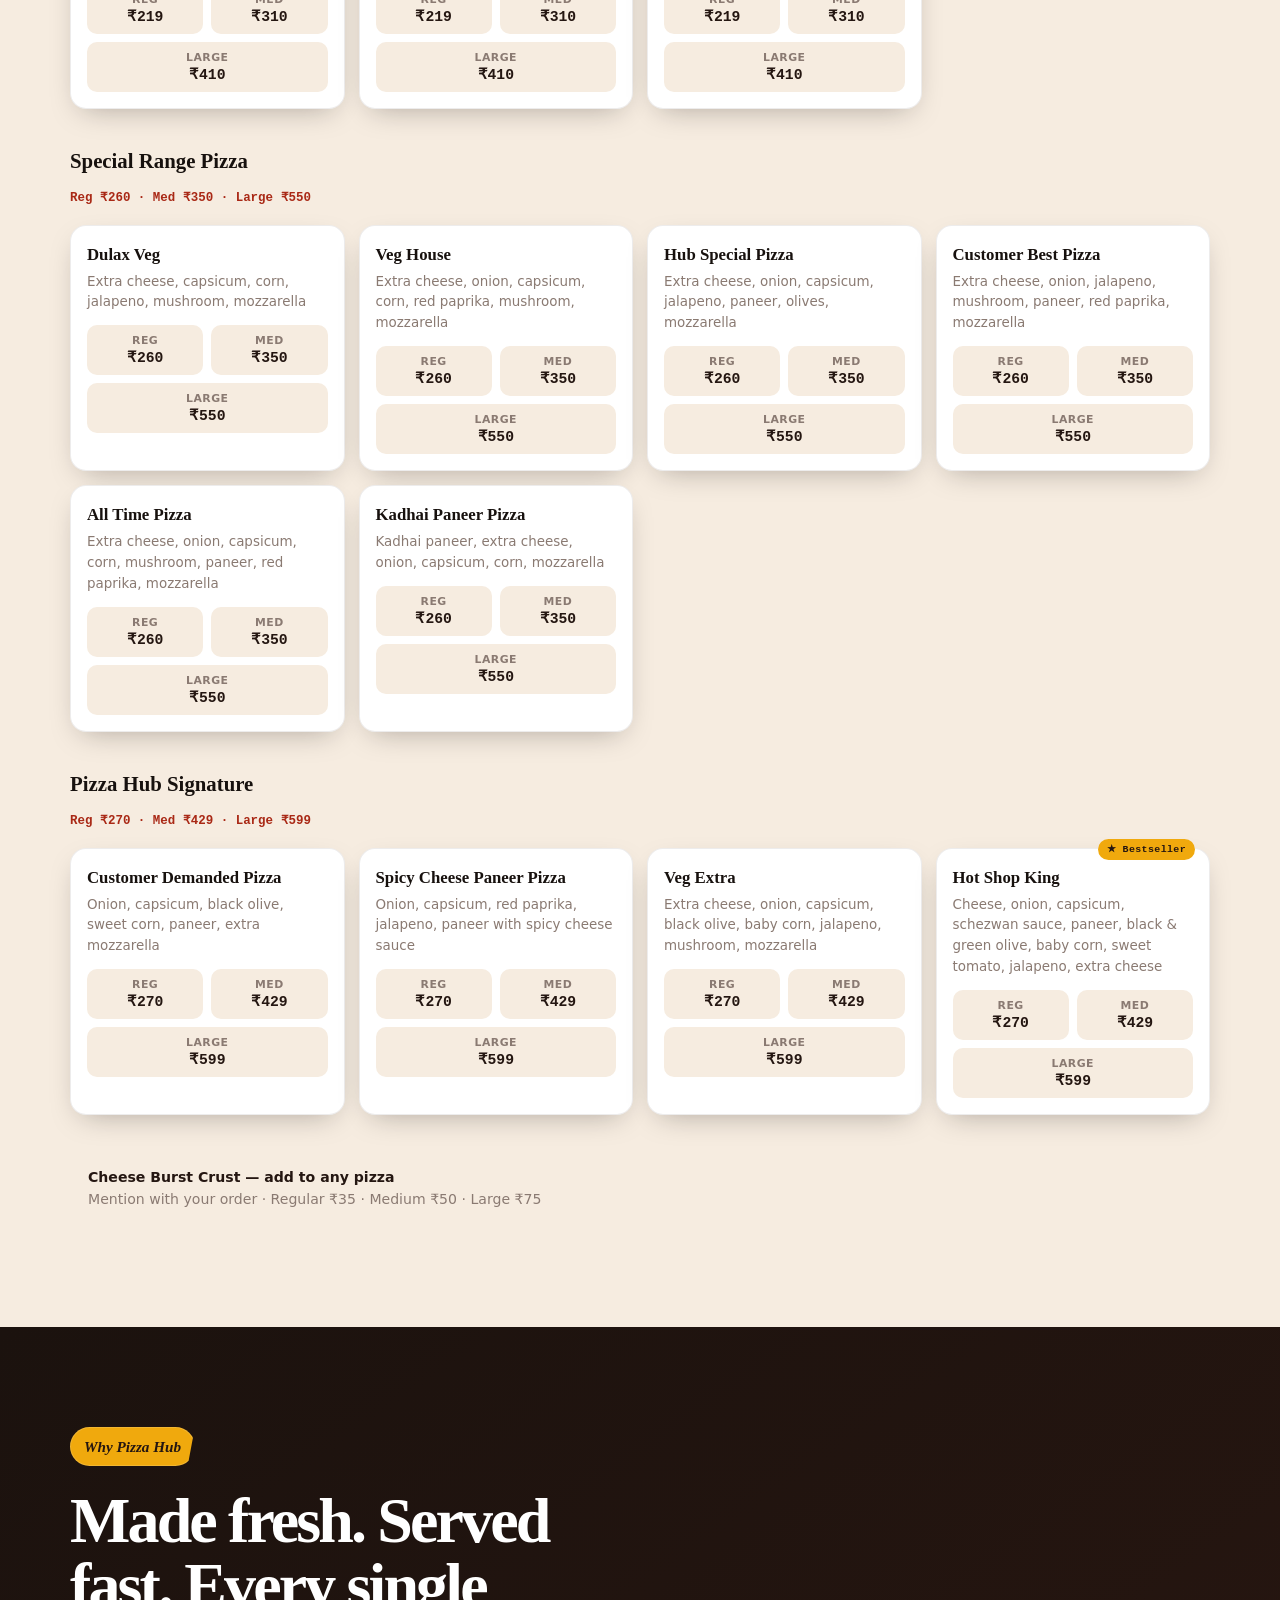
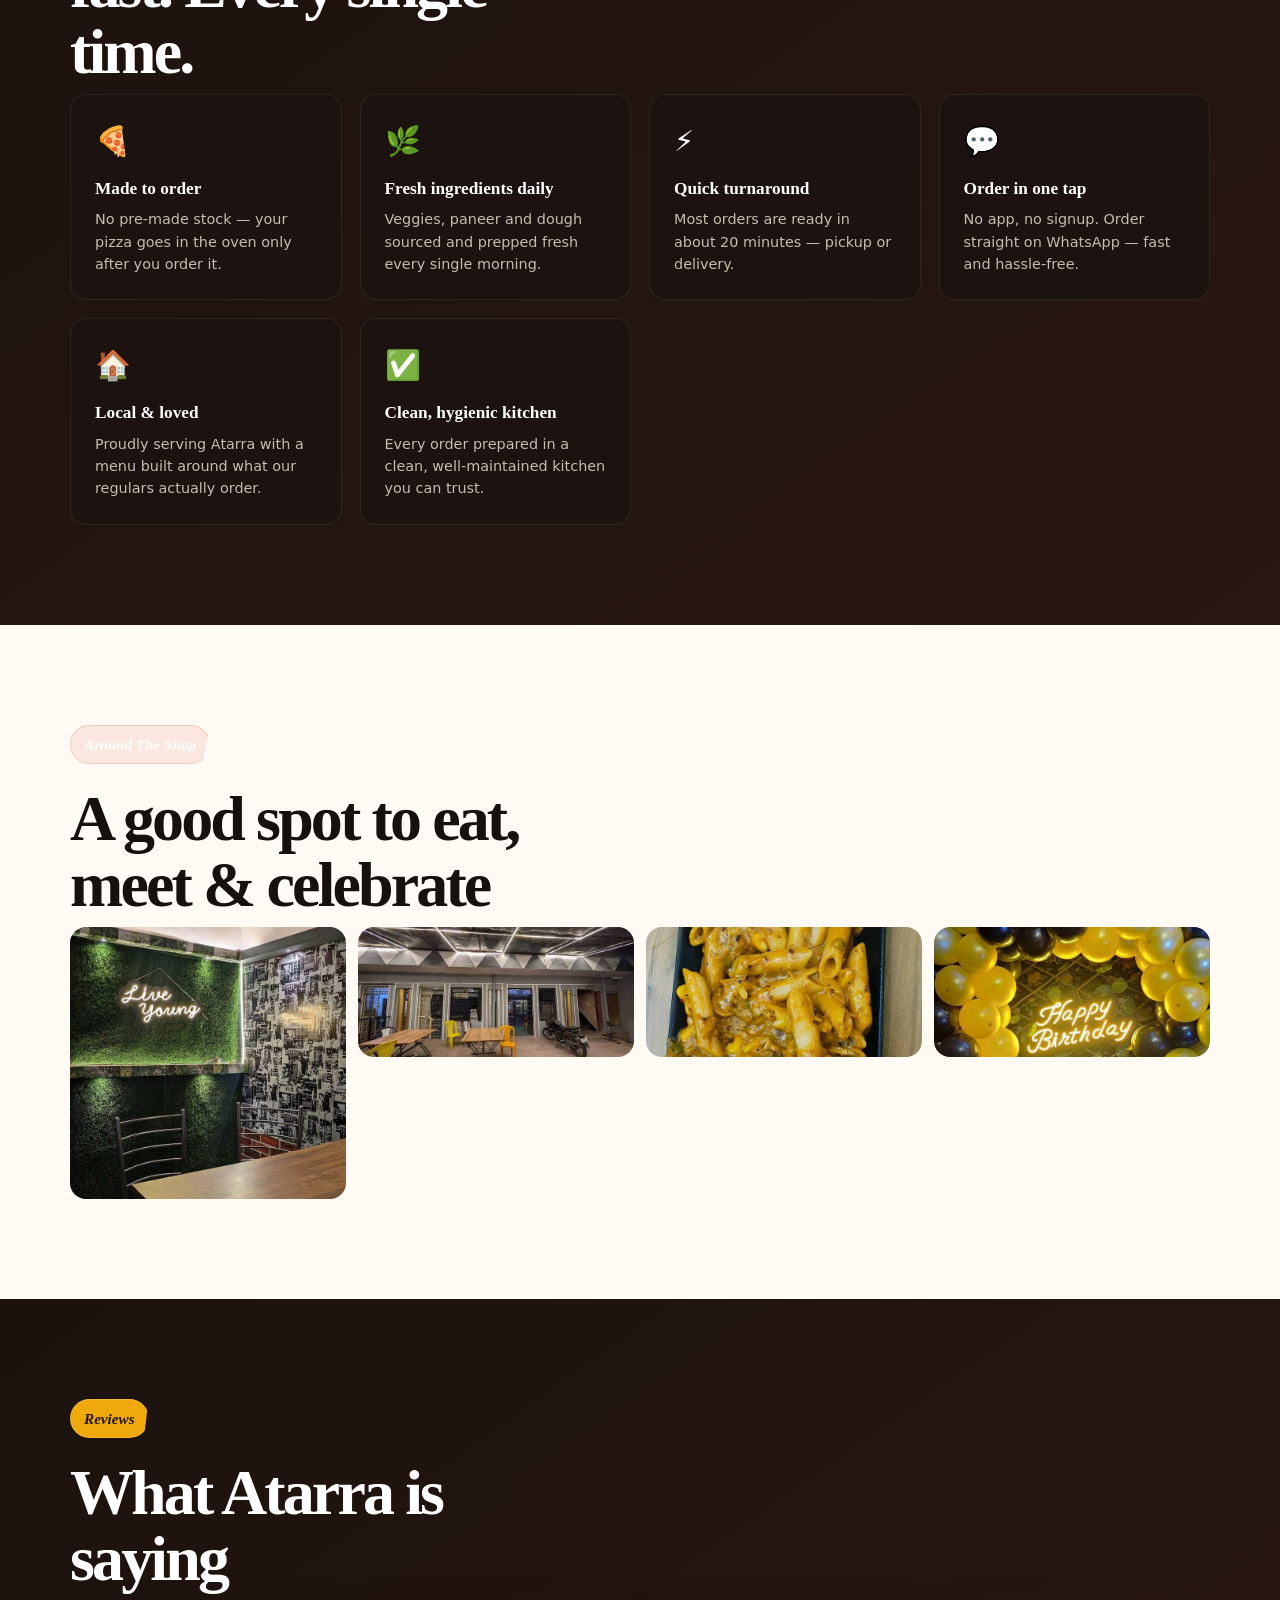
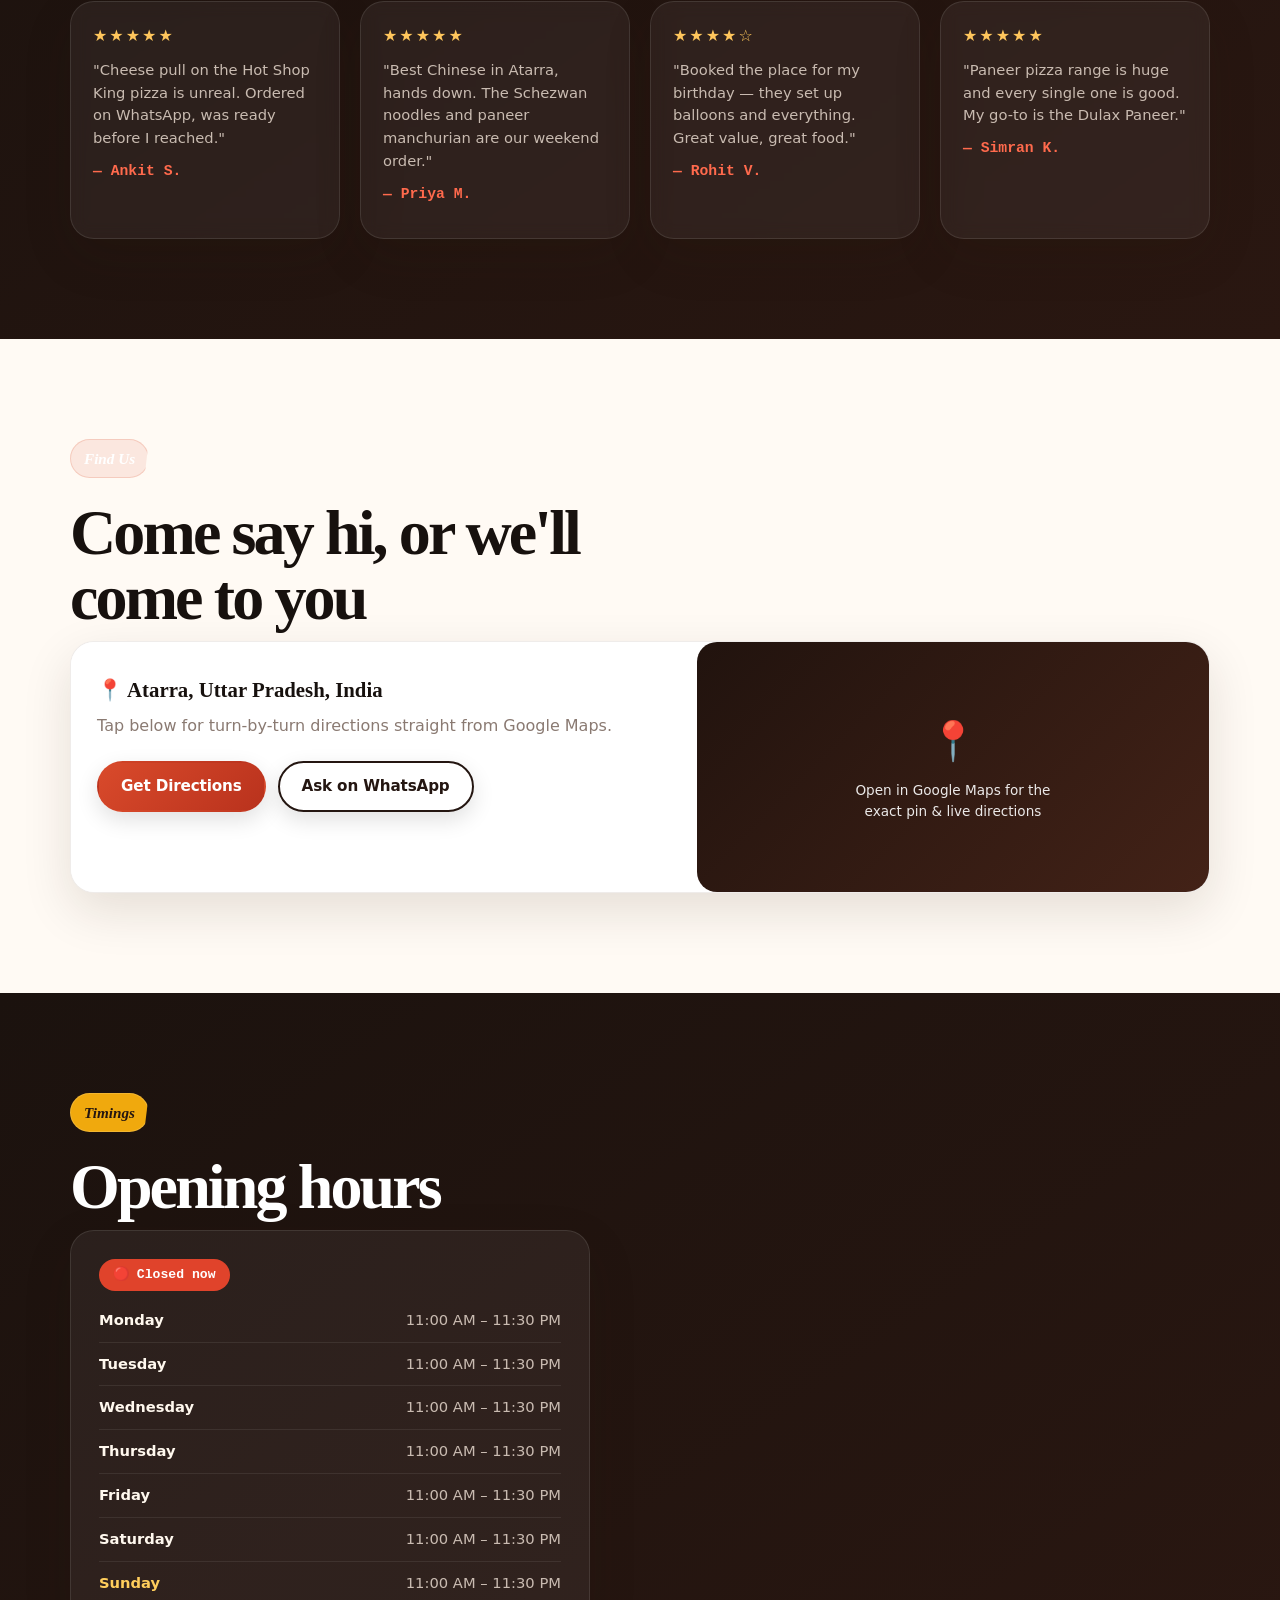
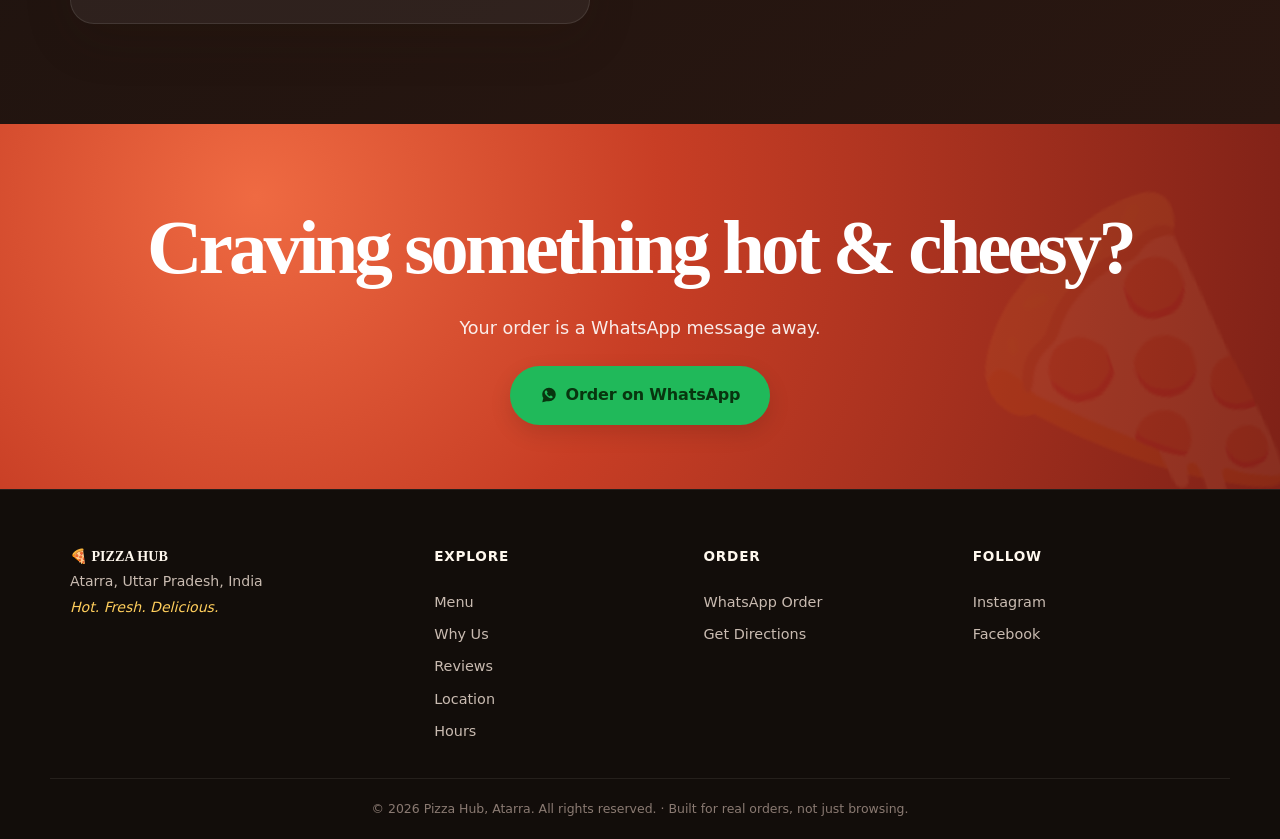
==== commit 2d0ca8b1: "Add files via upload" ====
--- a/index.html
+++ b/index.html
@@ -1,6 +1,7 @@
 <!DOCTYPE html>
 <html lang="en">
-<head>
+<head> 
+<meta name="google-site-verification" content="UKm8whH7KY4qgNNcyjKxC51ai8F8jpjakTOPx_SKt5c" />
 <meta charset="UTF-8">
 <meta name="viewport" content="width=device-width, initial-scale=1.0, viewport-fit=cover">
 <title>Pizza Hub Atarra | Wood-Fired Pizza, Burgers &amp; Chinese – Order on WhatsApp</title>
@@ -52,6 +53,22 @@
   "menu": "https://pizzahub-atarra.vercel.app/#menu"
 }
 </script>
+<style id="premium-redesign">
+:root{--ph-ink:#17110e;--ph-paper:#fffaf4;--ph-cream:#f5eadc;--ph-red:#d94a2b;--ph-red2:#b9321d;--ph-gold:#d9a441;--ph-muted:#756a61;--ph-radius:24px;--ph-shadow:0 18px 50px rgba(38,22,12,.12)}
+html{scroll-behavior:smooth}body{background:var(--ph-paper);color:var(--ph-ink);font-family:Manrope,system-ui,sans-serif}body:before{content:"";position:fixed;inset:0;pointer-events:none;z-index:9999;opacity:.025;background-image:radial-gradient(#000 1px,transparent 1px);background-size:5px 5px}
+.container{width:min(1180px,calc(100% - 32px));margin-inline:auto}
+.nav{background:rgba(23,17,14,.88)!important;backdrop-filter:blur(18px);border-bottom:1px solid rgba(255,255,255,.1);box-shadow:0 8px 30px rgba(0,0,0,.18)}.nav__inner{min-height:74px}.nav__brand-text{letter-spacing:.14em;font-weight:900}.nav__brand-mark{filter:drop-shadow(0 5px 10px rgba(0,0,0,.25))}.nav__links a{font-weight:700;opacity:.9;transition:.2s}.nav__links a:hover{color:#ffd37a}.btn{border-radius:999px!important;font-weight:800;letter-spacing:-.01em;box-shadow:0 8px 22px rgba(0,0,0,.12);transition:transform .2s,box-shadow .2s}.btn:hover{transform:translateY(-2px);box-shadow:0 12px 28px rgba(0,0,0,.18)}.btn--wa{background:#20b95a!important}.btn--tomato{background:linear-gradient(135deg,var(--ph-red),var(--ph-red2))!important}
+.hero{min-height:min(820px,92vh);display:grid;align-items:center;position:relative;overflow:hidden}.hero__media img{filter:saturate(1.08) contrast(1.05)}.hero__scrim{background:linear-gradient(90deg,rgba(10,7,5,.82) 0%,rgba(10,7,5,.56) 48%,rgba(10,7,5,.18) 100%),linear-gradient(0deg,rgba(10,7,5,.5),transparent 35%)!important}.hero__content{padding-top:90px;padding-bottom:90px}.eyebrow{letter-spacing:.16em;text-transform:uppercase;font-size:.78rem;font-weight:900}.hero__title{font-family:Fraunces,serif;font-size:clamp(4rem,11vw,8.5rem);line-height:.82;letter-spacing:-.07em;text-shadow:0 10px 40px rgba(0,0,0,.35)}.hero__title span{color:#ffb347}.hero__tagline{font-family:Fraunces,serif;font-size:clamp(1.8rem,4vw,3.2rem);font-style:italic;margin:.5rem 0}.hero__sub{max-width:650px;font-size:clamp(1rem,1.8vw,1.15rem);line-height:1.75;color:rgba(255,255,255,.88)}
+.section{padding:100px 0}.section--dark{background:linear-gradient(145deg,#1b120e,#2a1711)!important;color:#fff}.section__title{font-family:Fraunces,serif;font-size:clamp(2.3rem,5vw,4.2rem);letter-spacing:-.045em;line-height:1.02}.ribbon{display:inline-flex;border-radius:999px;padding:7px 13px;background:rgba(255,255,255,.1);border:1px solid rgba(255,255,255,.15);margin-bottom:16px}.ribbon--tomato{background:rgba(217,74,43,.1);border-color:rgba(217,74,43,.18)}
+/* premium cards without changing existing menu data */
+.menu-grid,.reviews__grid{gap:20px}.menu-card,.review-card,.location__card,.hours__card{border-radius:var(--ph-radius)!important;box-shadow:var(--ph-shadow);border:1px solid rgba(80,45,25,.09);overflow:hidden}.menu-card{background:#fff!important;transition:transform .25s,box-shadow .25s}.menu-card:hover{transform:translateY(-7px);box-shadow:0 25px 55px rgba(54,27,12,.16)}.menu-card__image{aspect-ratio:1.2/1;overflow:hidden}.menu-card__image img{transition:transform .5s}.menu-card:hover .menu-card__image img{transform:scale(1.06)}.menu-card__body{padding:20px!important}.menu-card__name{font-family:Fraunces,serif;font-size:1.3rem}.menu-card__price{font-weight:900;color:var(--ph-red)}
+.review-card{background:rgba(255,255,255,.055)!important;border-color:rgba(255,255,255,.1)!important;backdrop-filter:blur(8px)}.review-card__stars{color:#ffc65c}.location__card{background:#fff!important}.location__map-frame{background:linear-gradient(135deg,#21130e,#432217)!important;color:#fff!important;min-height:250px;border-radius:20px}.hours__card{background:rgba(255,255,255,.06)!important;border-color:rgba(255,255,255,.1)!important}
+.final-cta{background:radial-gradient(circle at 20% 20%,#ef6a42 0,#c83e25 38%,#7e2117 100%)!important;position:relative;overflow:hidden}.final-cta:before{content:"🍕";position:absolute;font-size:18rem;right:-20px;bottom:-100px;opacity:.08;transform:rotate(-18deg)}.final-cta__inner{position:relative;z-index:1}.final-cta h2{font-family:Fraunces,serif;font-size:clamp(2.5rem,6vw,5rem);letter-spacing:-.05em}.final-cta p{font-size:1.1rem}
+.footer{background:#120d0a!important;border-top:1px solid rgba(255,255,255,.08)}.footer__logo{font-family:Fraunces,serif;font-size:1.8rem}.footer__col a{transition:.2s}.footer__col a:hover{color:#ffc15b}
+.cart-drawer{border-radius:28px 0 0 28px!important;box-shadow:-20px 0 70px rgba(0,0,0,.25)}.cart-drawer__head{background:#1a110d;color:#fff}.cart-bar{bottom:14px!important;left:12px;right:12px;width:auto!important}.cart-bar__btn{border-radius:999px!important;box-shadow:0 15px 35px rgba(0,0,0,.25)}
+@media(max-width:800px){.container{width:min(100% - 22px,1180px)}.nav__links{background:#17110e!important;border-radius:0 0 20px 20px;box-shadow:0 20px 35px rgba(0,0,0,.25)}.nav__inner{min-height:64px}.btn--nav{display:none}.hero{min-height:760px}.hero__content{padding-top:100px;padding-bottom:60px}.hero__title{font-size:clamp(4.1rem,21vw,7rem)}.hero__sub{font-size:.96rem;line-height:1.65}.section{padding:72px 0}.section__title{font-size:clamp(2.25rem,11vw,3.6rem)}.menu-grid{grid-template-columns:repeat(2,minmax(0,1fr))!important;gap:12px}.menu-card__body{padding:14px!important}.menu-card__name{font-size:1.05rem}.menu-card__desc{font-size:.78rem;line-height:1.45}.menu-card__price{font-size:1rem}.reviews__grid{grid-template-columns:1fr!important}.location__card{padding:16px!important;gap:14px}.location__actions{flex-direction:column}.location__actions .btn{width:100%;text-align:center}.footer__inner{grid-template-columns:1fr 1fr!important;gap:28px}.footer__brand{grid-column:1/-1}}
+@media(max-width:430px){.menu-grid{grid-template-columns:1fr!important}.hero__title{font-size:4.35rem}.hero__content{padding-top:88px}.nav__brand-text{font-size:.9rem}.section{padding:62px 0}}
+</style>
 </head>
 <body>
 
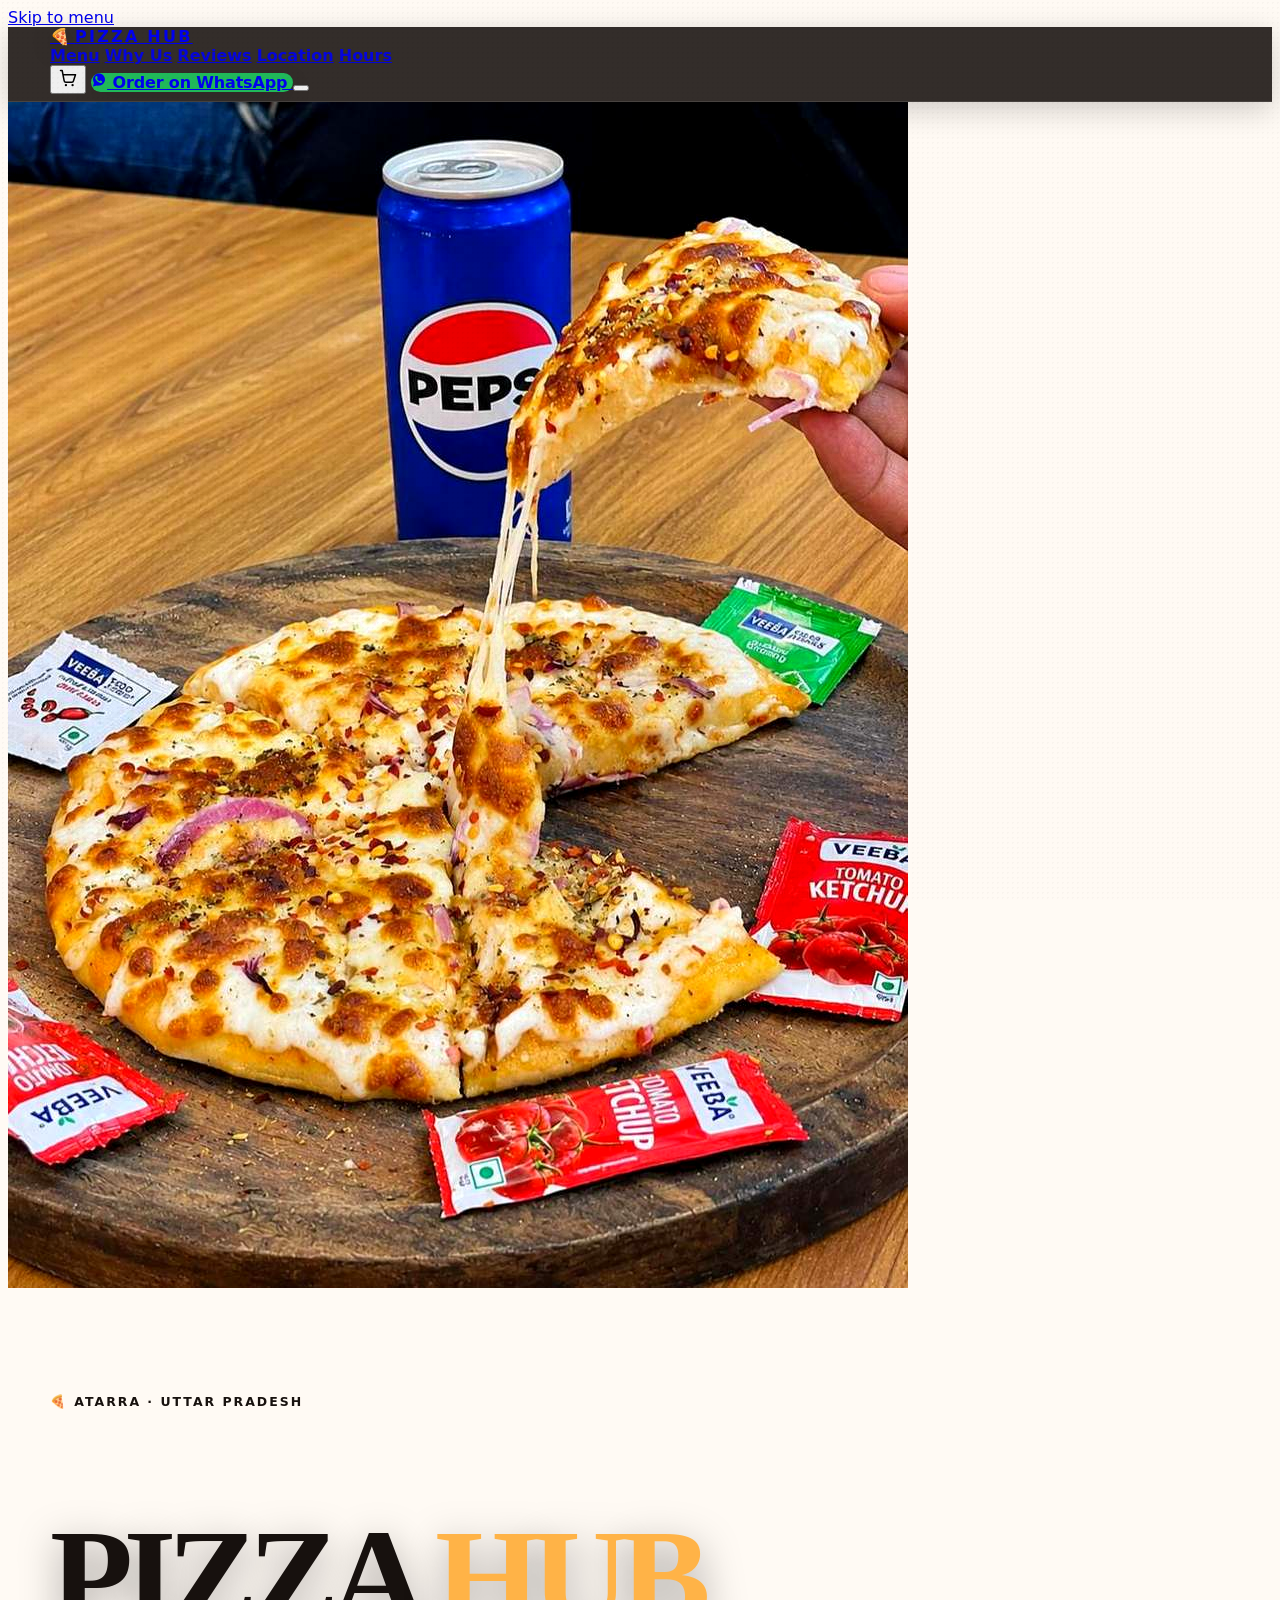
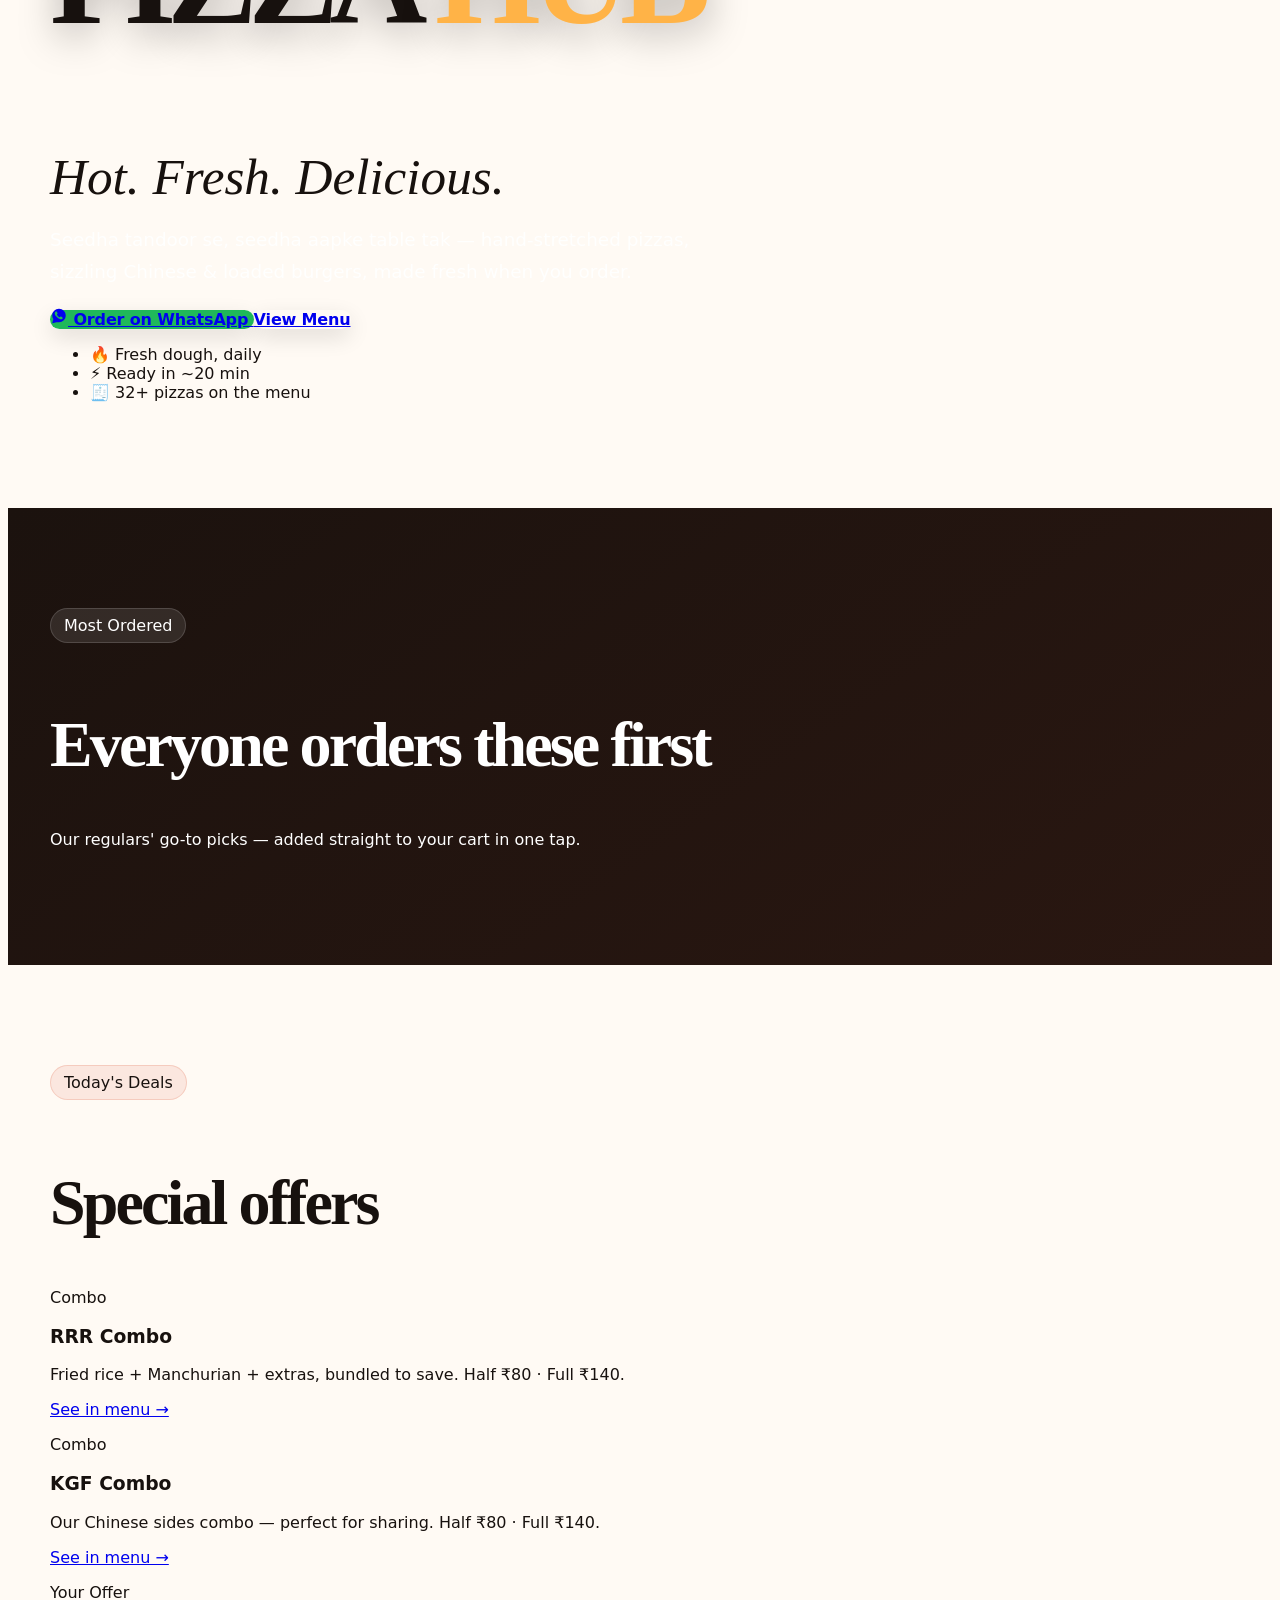
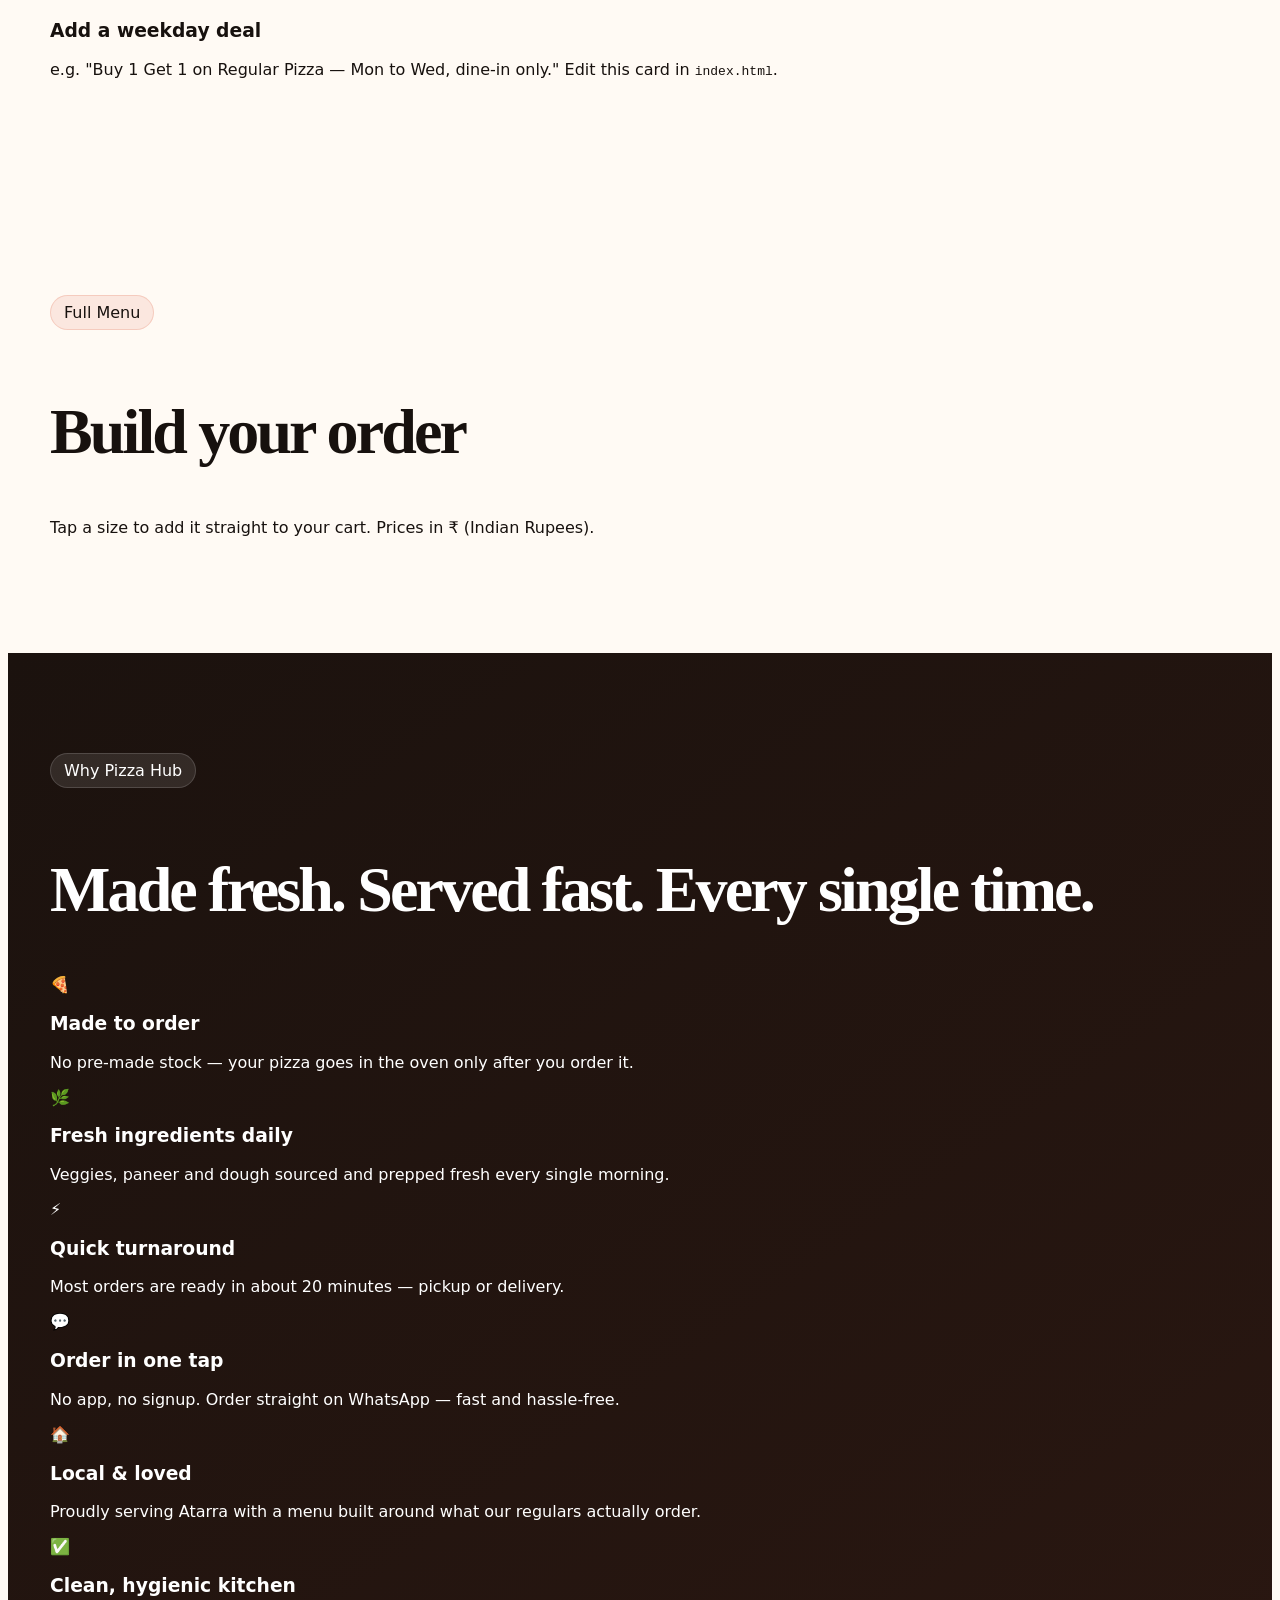
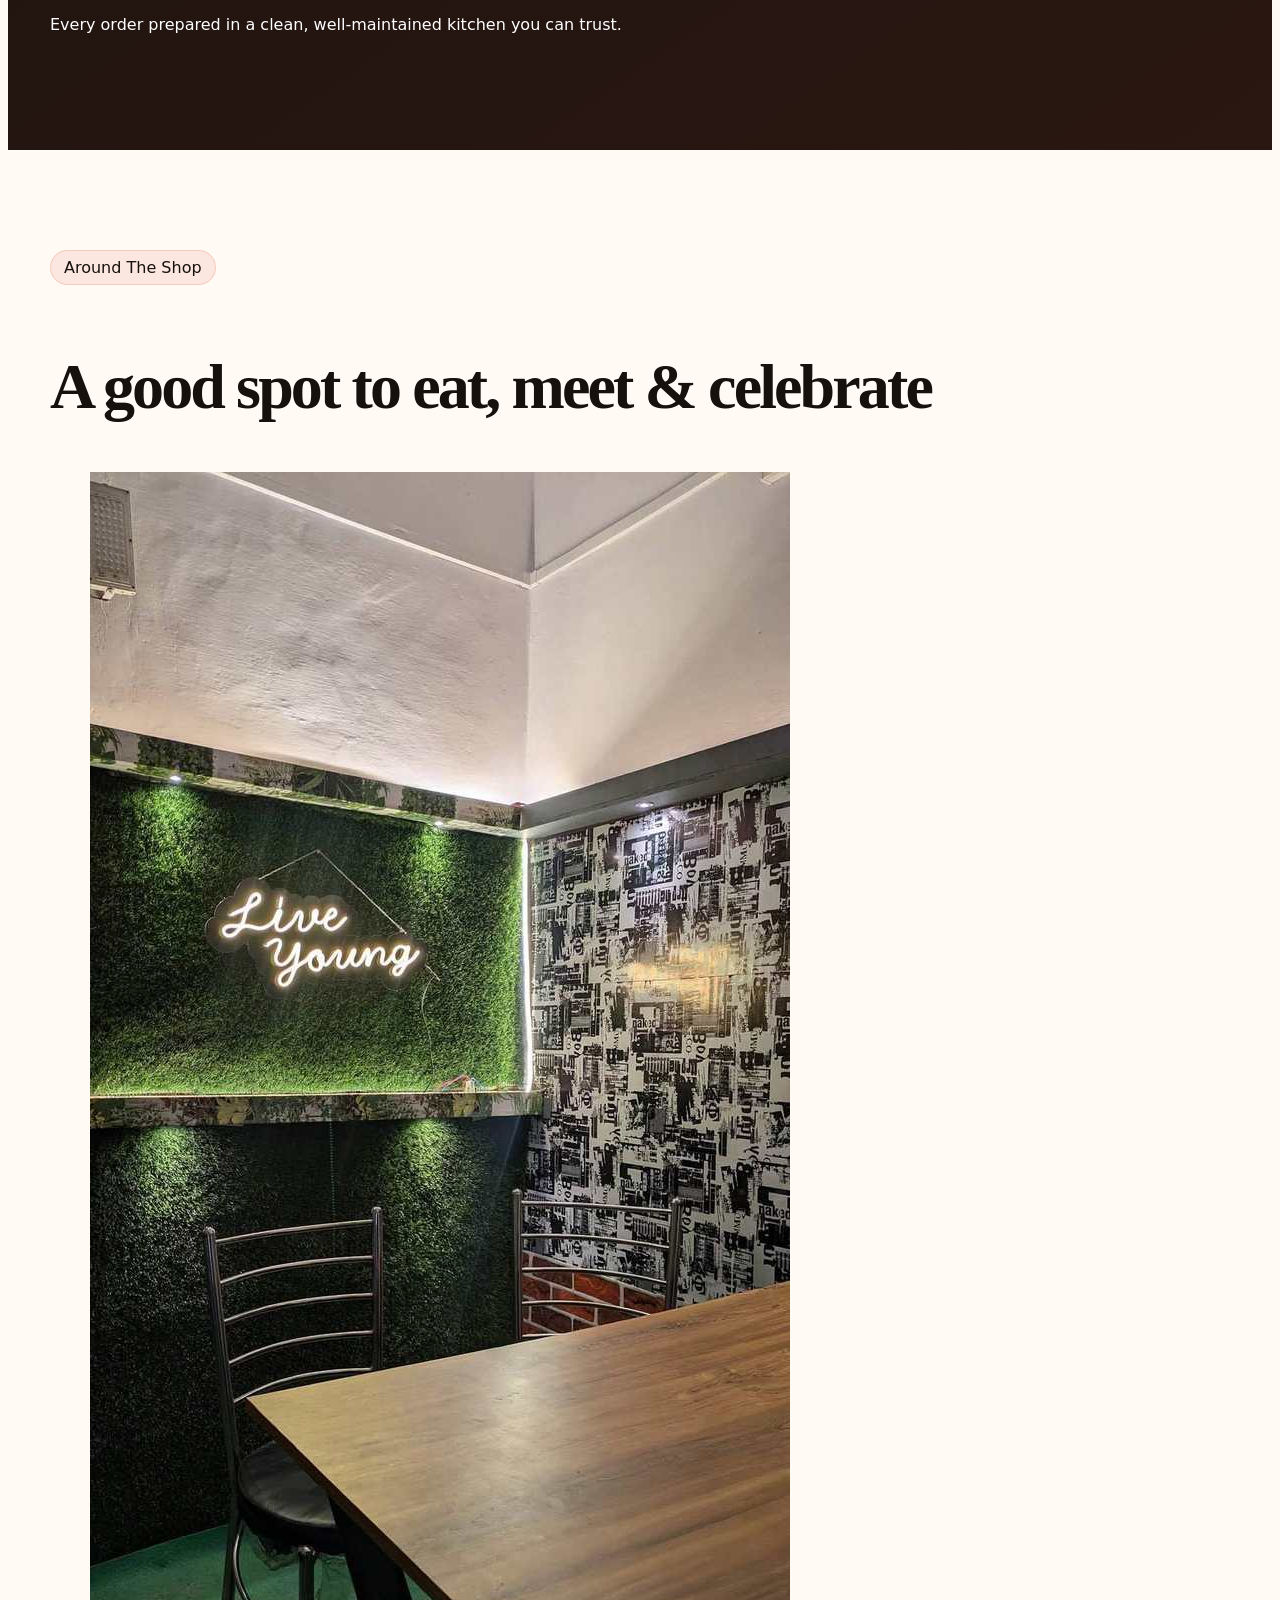
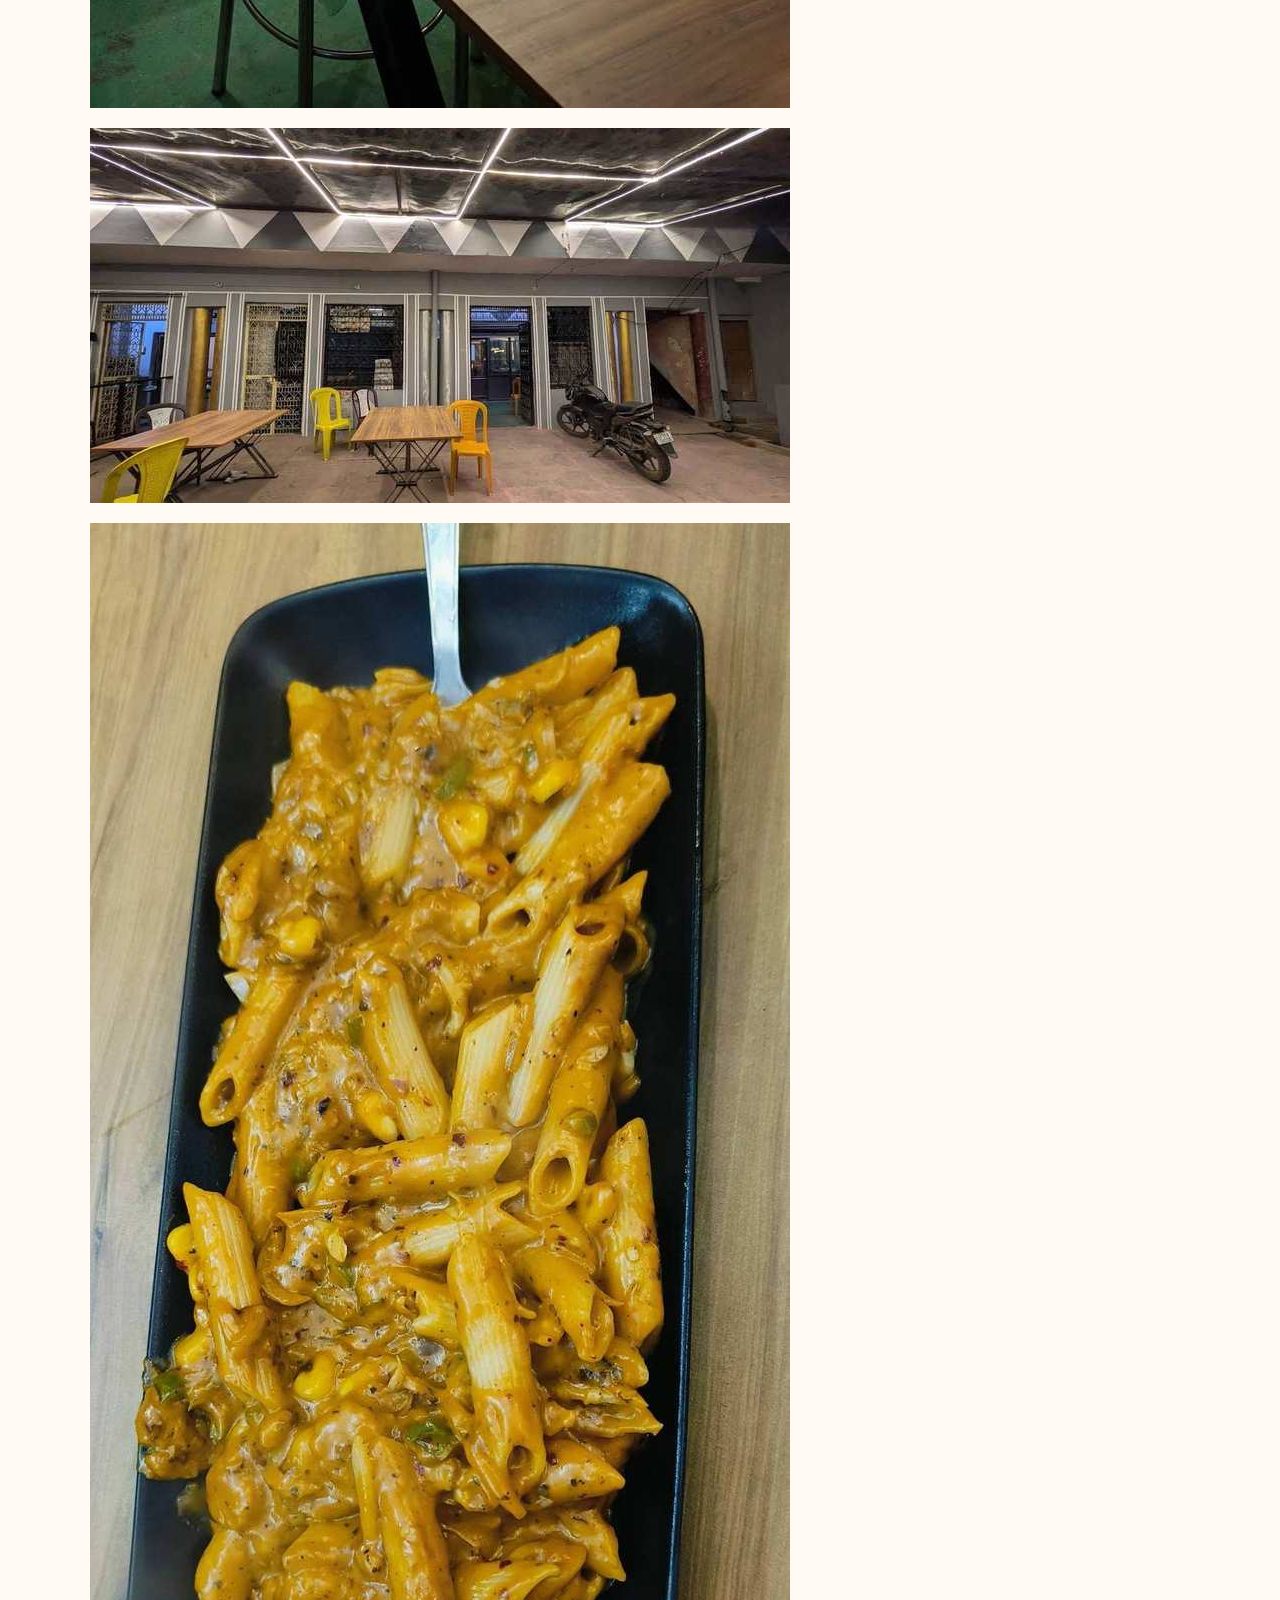
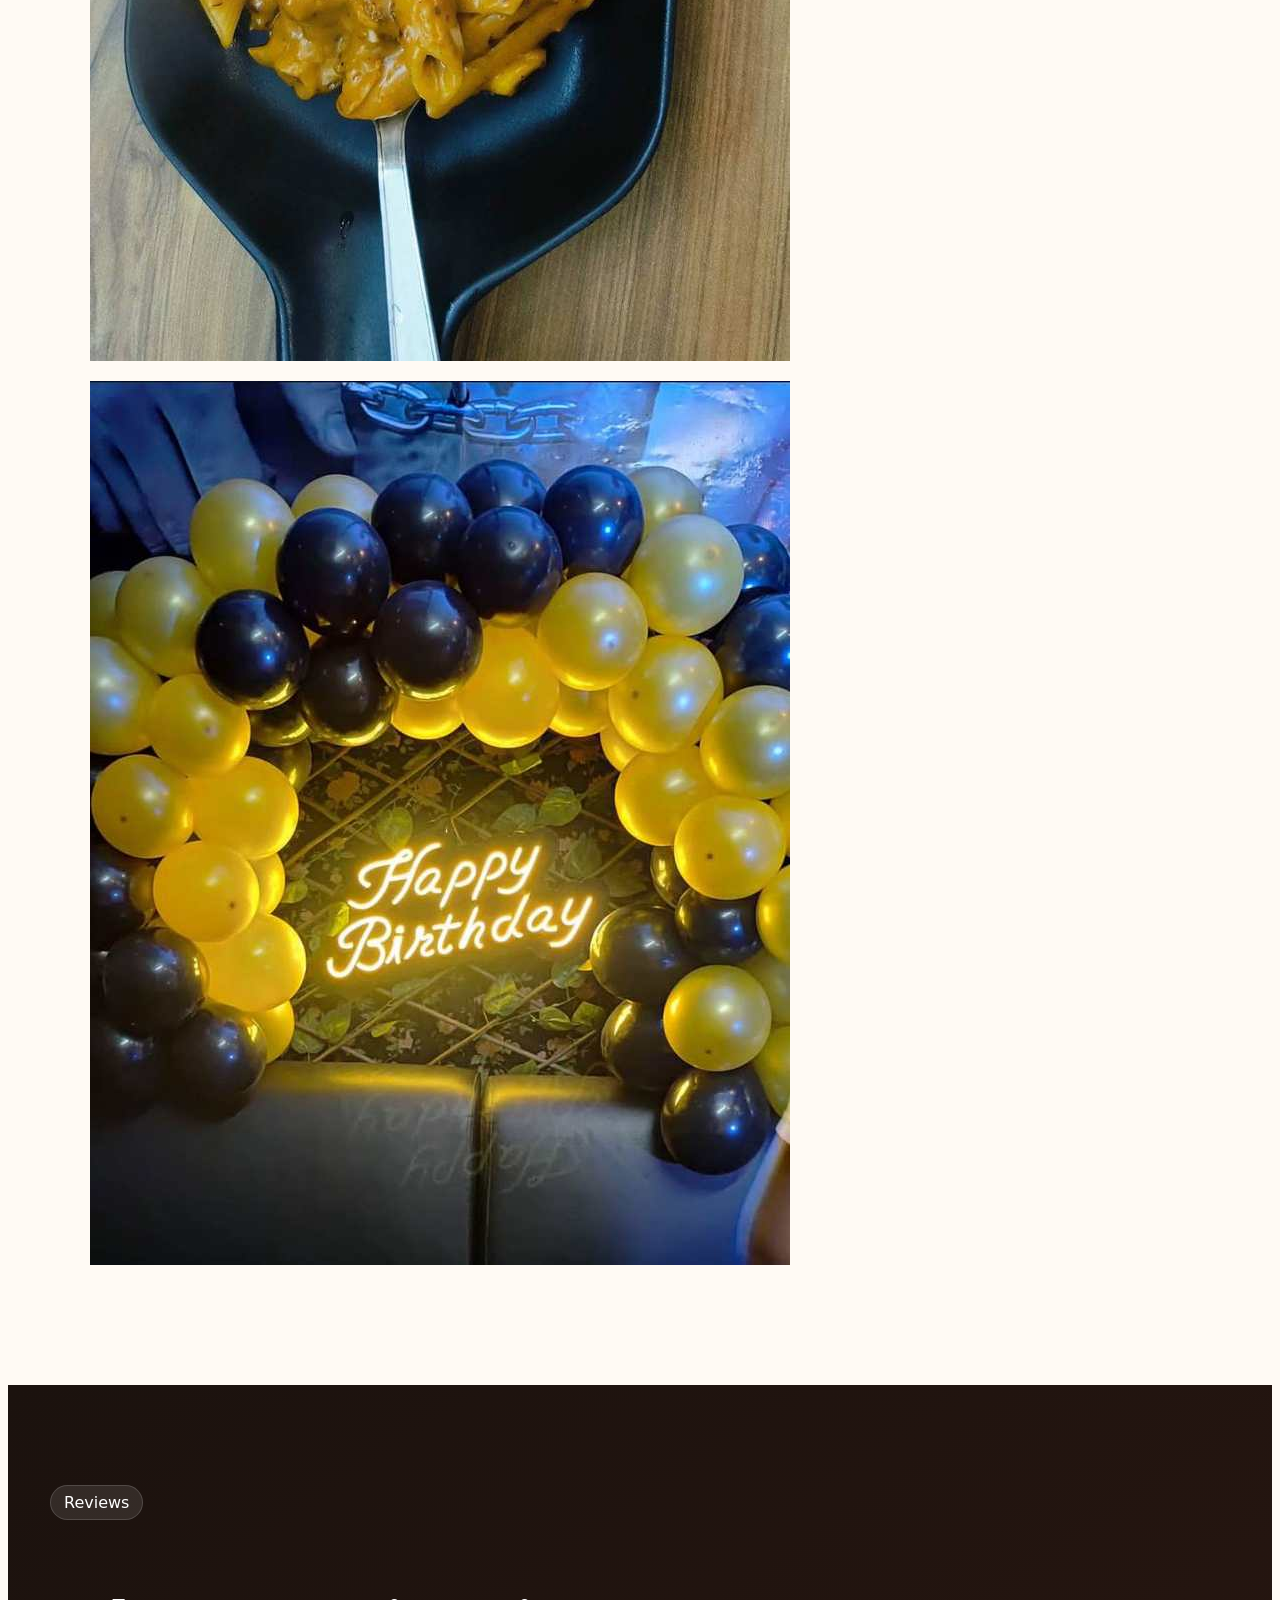
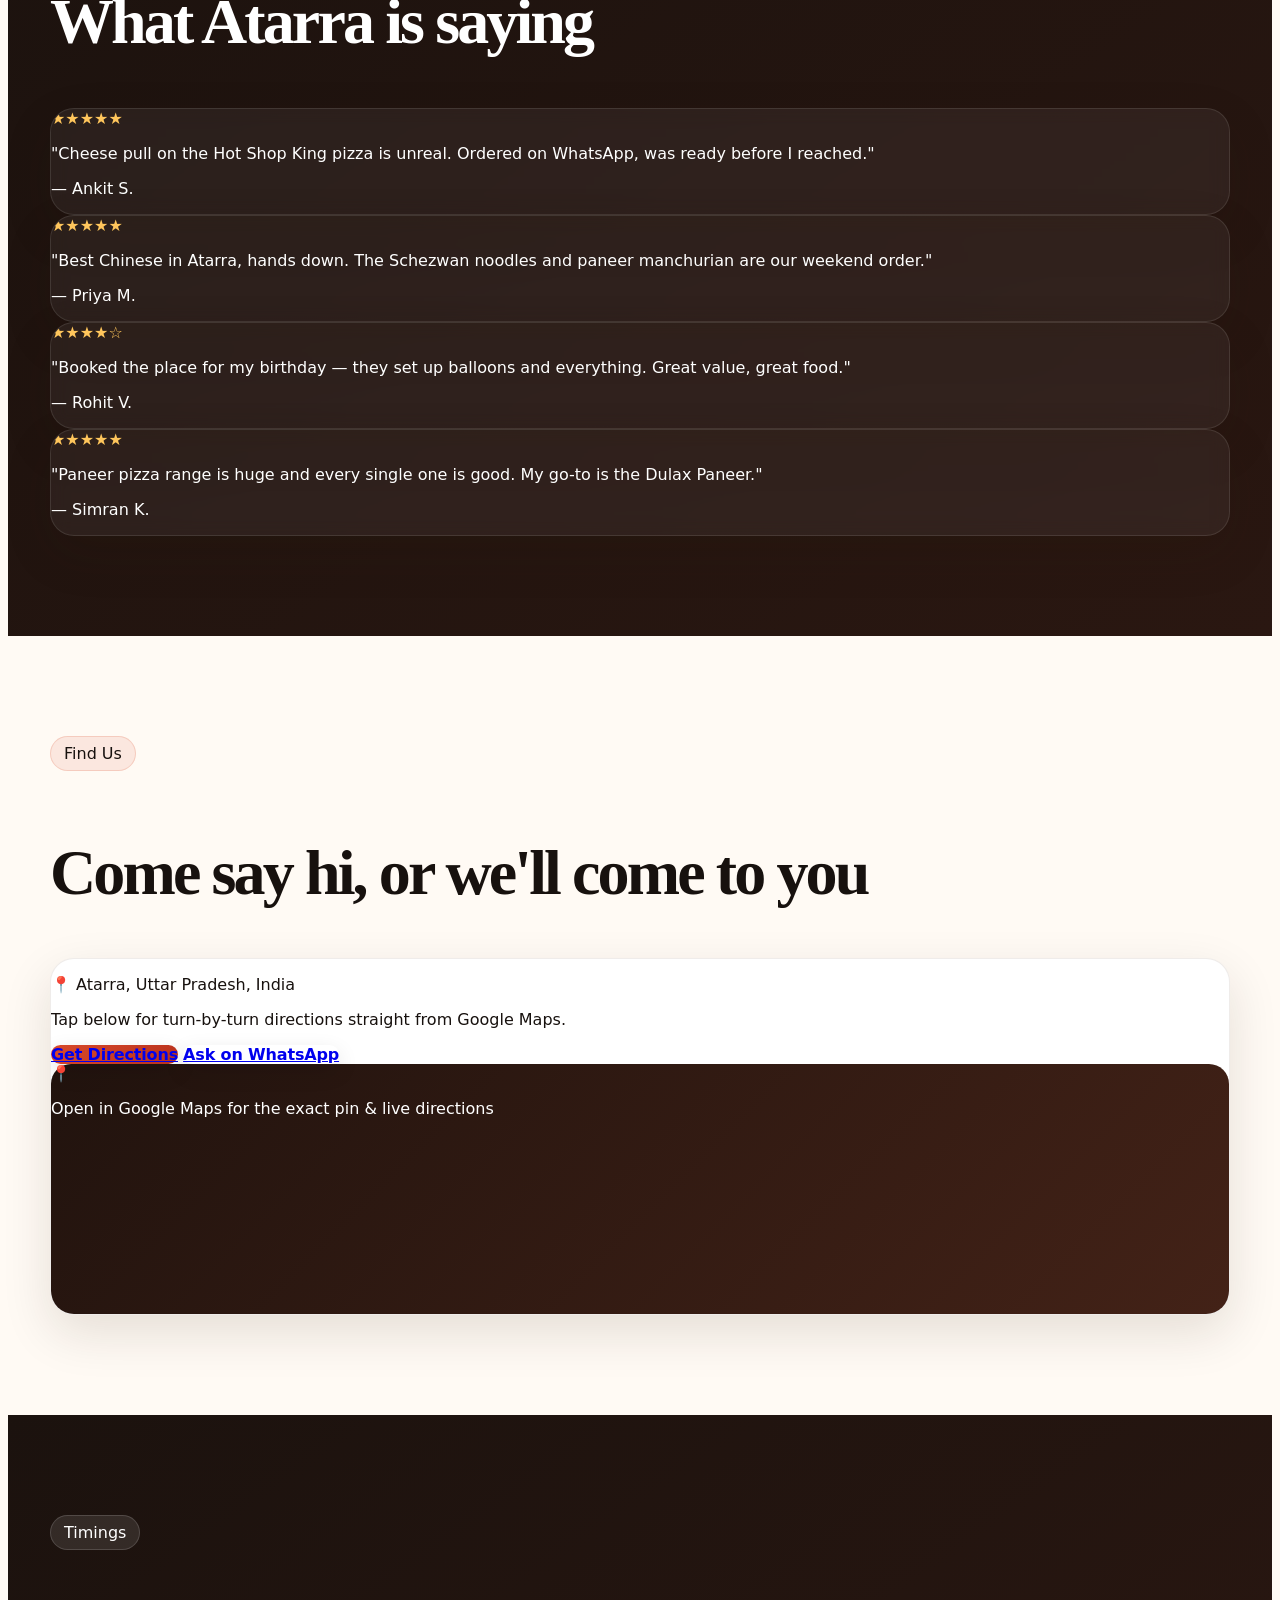
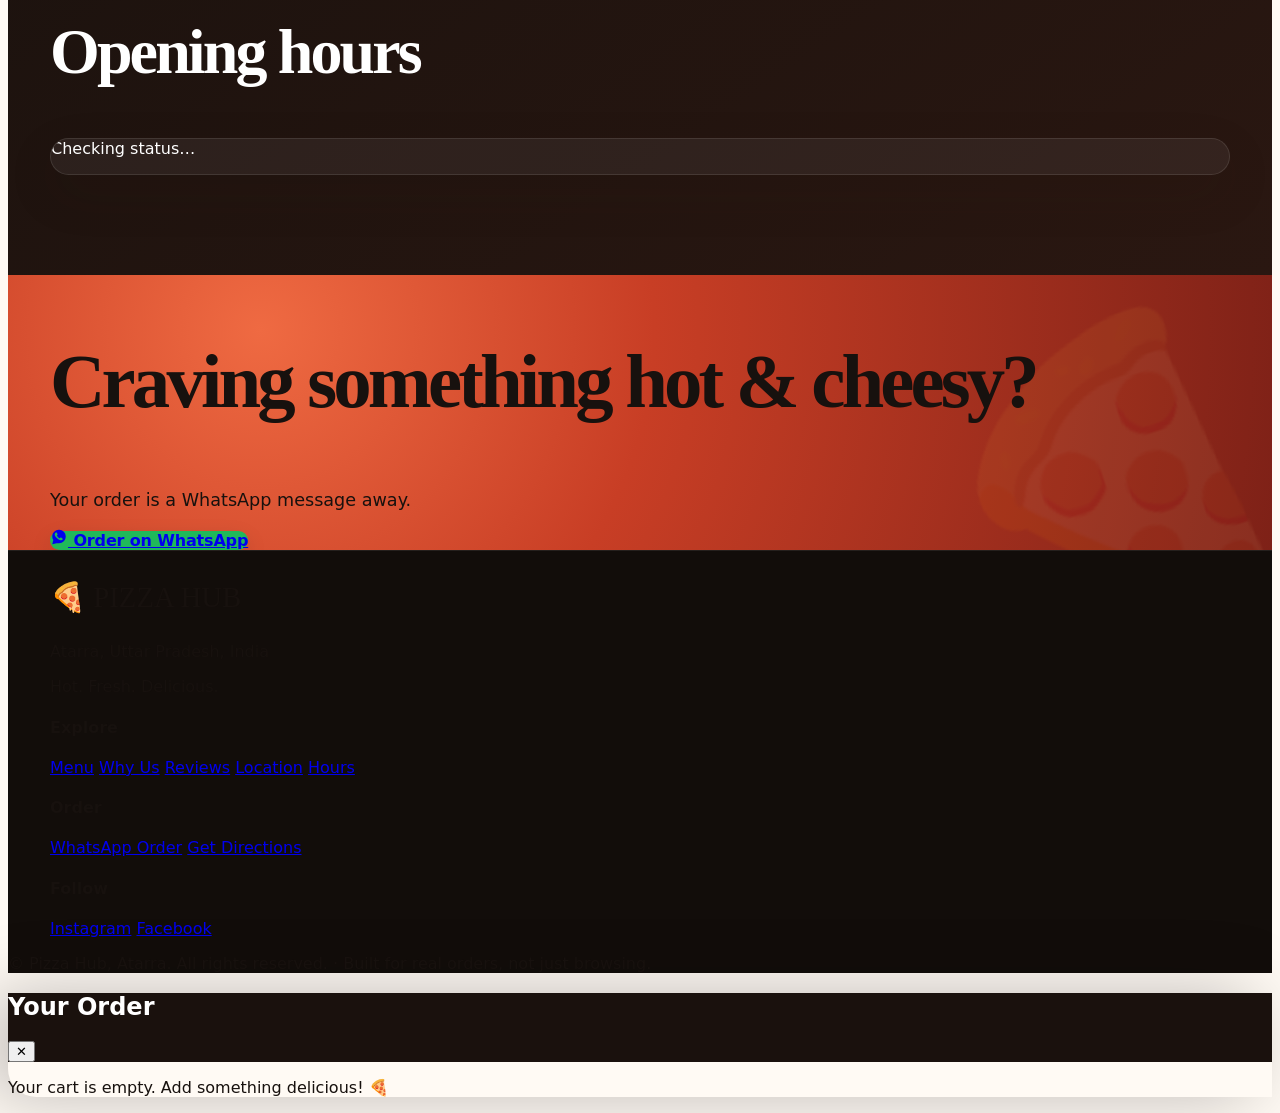
==== commit 65db59c9: "Add files via upload" ====
--- a/index.html
+++ b/index.html
@@ -393,6 +393,7 @@
     <h2>Your Order</h2>
     <button class="cart-drawer__close" id="cartCloseBtn" aria-label="Close cart">✕</button>
   </div>
+  <p class="cart-drawer__summary" id="cartHeadSummary" hidden></p>
 
   <div class="cart-drawer__body" id="cartItems">
     <p class="cart-empty" id="cartEmpty">Your cart is empty. Add something delicious! 🍕</p>
